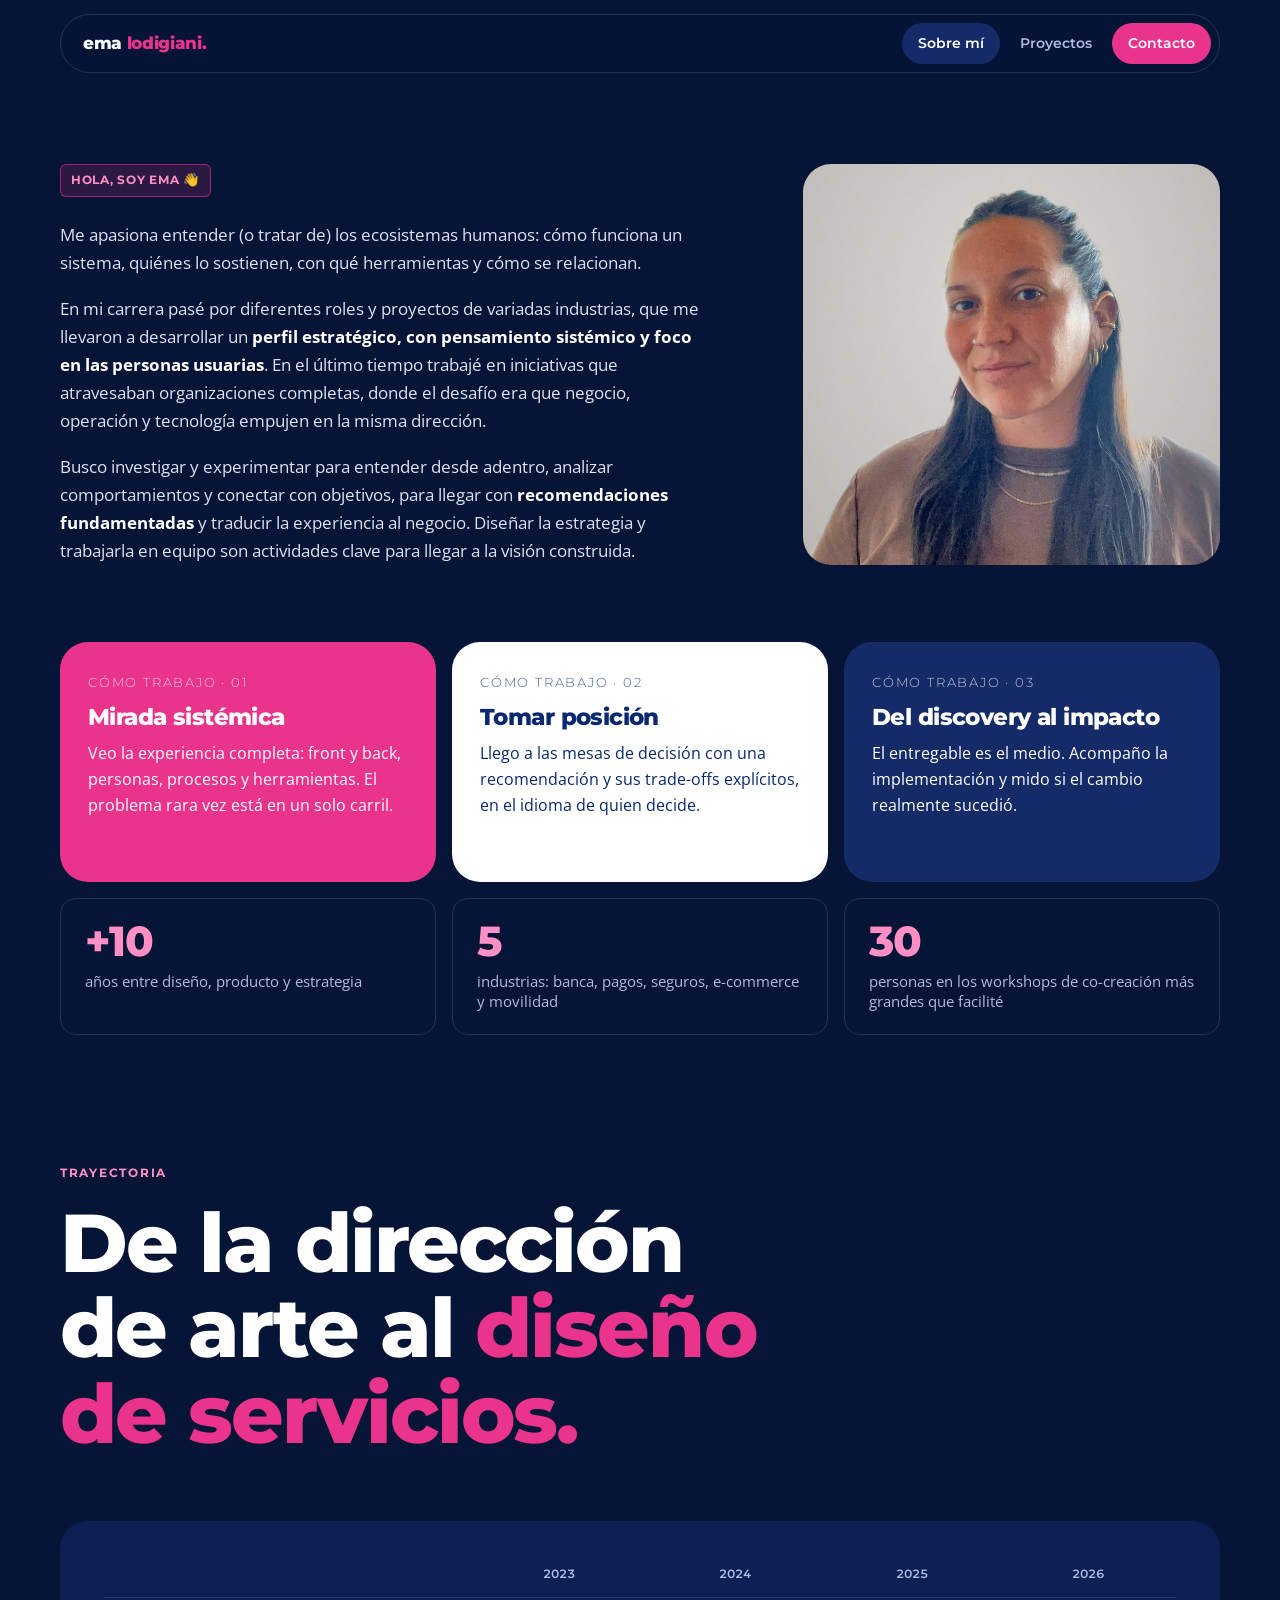
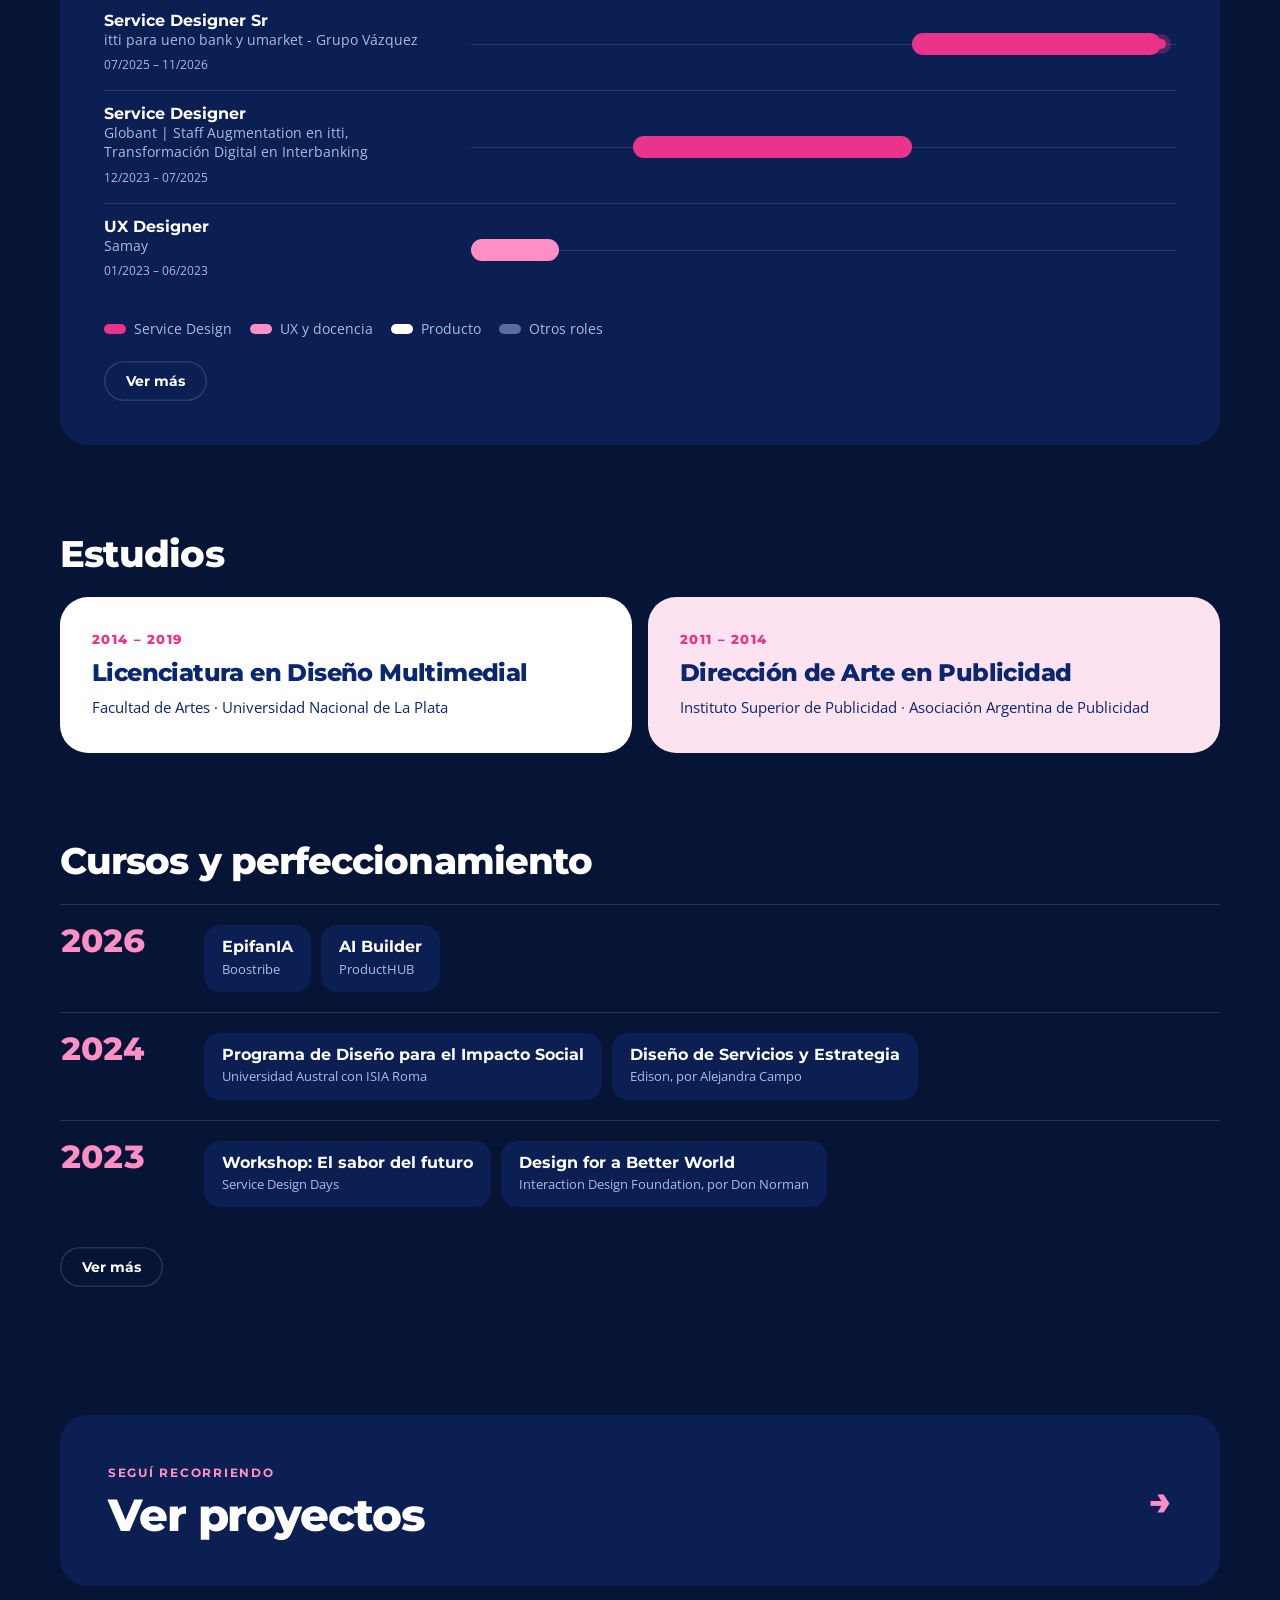
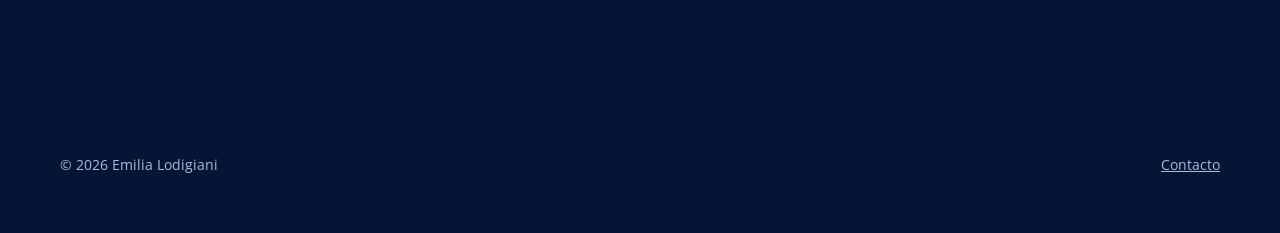
==== sobre-mi.html @ 8819a252 "Página Sobre mí, timeline vertical en celular y botón Ver más Co-Authored-By: Claude Opus 5.5 <norep" ====
<!doctype html>
<html lang="es">
<head>
  <meta charset="utf-8">
  <meta name="viewport" content="width=device-width, initial-scale=1, viewport-fit=cover">
  <link rel="icon" href="favicon.svg" type="image/svg+xml">
  <link rel="icon" href="favicon-32.png" type="image/png" sizes="32x32">
  <link rel="apple-touch-icon" href="apple-touch-icon.png">
  <title>Sobre mí · Emilia Lodigiani</title>
  <meta name="description" content="Quién es Ema Lodigiani, cómo trabaja y su trayectoria en diseño de servicios, producto y estrategia.">
  <link rel="preconnect" href="https://fonts.googleapis.com">
  <link rel="preconnect" href="https://fonts.gstatic.com" crossorigin>
  <link href="https://fonts.googleapis.com/css2?family=Montserrat:wght@300;400;600;700;800&family=Open+Sans:wght@400;600;700&display=swap" rel="stylesheet">
  <link rel="stylesheet" href="assets/css/styles.css">
</head>
<body>

<header class="nav">
  <div class="wrap">
    <div class="nav-inner">
      <a class="logo" href="index.html">ema<span class="logo-rest"> lodigiani</span><span>.</span></a>
      <nav class="nav-links" aria-label="Secciones">
        <a href="sobre-mi.html" class="is-active" aria-current="page">Sobre mí</a>
        <a href="index.html#proyectos">Proyectos</a>
        <a href="index.html#contacto" class="nav-cta">Contacto</a>
      </nav>
    </div>
  </div>
</header>

<main>
  <!-- ============ SOBRE MÍ ============ -->
  <section class="section about-page" id="sobre-mi">
    <div class="wrap">
      <div class="about-grid">
        <div>
          <span class="pill pill--magenta">Hola, soy Ema 👋</span>
          <div class="about-text" style="margin-top:24px">
            <p>Me apasiona entender (o tratar de) los ecosistemas humanos: cómo funciona un sistema, quiénes lo sostienen, con qué herramientas y cómo se relacionan.</p>
            <p>En mi carrera pasé por diferentes roles y proyectos de variadas industrias, que me llevaron a desarrollar un <strong>perfil estratégico, con pensamiento sistémico y foco en las personas usuarias</strong>. En el último tiempo trabajé en iniciativas que atravesaban organizaciones completas, donde el desafío era que negocio, operación y tecnología empujen en la misma dirección.</p>
            <p>Busco investigar y experimentar para entender desde adentro, analizar comportamientos y conectar con objetivos, para llegar con <strong>recomendaciones fundamentadas</strong> y traducir la experiencia al negocio. Diseñar la estrategia y trabajarla en equipo son actividades clave para llegar a la visión construida.</p>
          </div>
        </div>
        <div class="about-photo">
          <img src="assets/img/ema.jpg" alt="Ema Lodigiani sonriendo">
        </div>
      </div>

      <div class="principles">
        <div class="principle">
          <span class="n">CÓMO TRABAJO · 01</span>
          <h3>Mirada sistémica</h3>
          <p>Veo la experiencia completa: front y back, personas, procesos y herramientas. El problema rara vez está en un solo carril.</p>
        </div>
        <div class="principle">
          <span class="n">CÓMO TRABAJO · 02</span>
          <h3>Tomar posición</h3>
          <p>Llego a las mesas de decisión con una recomendación y sus trade-offs explícitos, en el idioma de quien decide.</p>
        </div>
        <div class="principle">
          <span class="n">CÓMO TRABAJO · 03</span>
          <h3>Del discovery al impacto</h3>
          <p>El entregable es el medio. Acompaño la implementación y mido si el cambio realmente sucedió.</p>
        </div>
      </div>

      <div class="stats">
        <div class="stat"><b>+10</b><span>años entre diseño, producto y estrategia</span></div>
        <div class="stat"><b>5</b><span>industrias: banca, pagos, seguros, e-commerce y movilidad</span></div>
        <div class="stat"><b>30</b><span>personas en los workshops de co-creación más grandes que facilité</span></div>
      </div>
    </div>
  </section>

  <!-- ============ TRAYECTORIA ============ -->
  <section class="section" id="trayectoria" style="padding-top:0">
    <div class="wrap">
      <div class="section-head">
        <span class="eyebrow">Trayectoria</span>
        <h2>De la dirección de arte al <span class="hl">diseño de servicios.</span></h2>
      </div>

      <div class="career collapsible" id="career-list" role="list" aria-label="Actividad laboral">
        <div class="career-scale" aria-hidden="true">
          <div></div>
          <div class="years">
            <span style="left:7.14%">2014</span><span style="left:21.43%">2016</span><span style="left:35.71%">2018</span><span style="left:50%">2020</span><span style="left:64.29%">2022</span><span style="left:78.57%">2024</span><span style="left:92.86%">2026</span>
          </div>
        </div>

        <div class="career-row cat-sd" role="listitem">
          <div class="who"><b>Service Designer Sr</b><span>itti para ueno bank y umarket - Grupo Vázquez</span><em>07/2025 – 11/2026</em></div>
          <div class="track"><div class="bar sd now" style="left:89.29%;width:10.12%"></div></div>
        </div>
        <div class="career-row cat-sd" role="listitem">
          <div class="who"><b>Service Designer</b><span>Globant | Staff Augmentation en itti, Transformación Digital en Interbanking</span><em>12/2023 – 07/2025</em></div>
          <div class="track"><div class="bar sd" style="left:77.98%;width:11.31%"></div></div>
        </div>
        <div class="career-row cat-ux" role="listitem">
          <div class="who"><b>UX Designer</b><span>Samay</span><em>01/2023 – 06/2023</em></div>
          <div class="track"><div class="bar ux" style="left:71.43%;width:3.57%"></div></div>
        </div>
        <div class="career-row cat-prod is-old" role="listitem">
          <div class="who"><b>Product Commerce Analyst</b><span>Mercado Libre</span><em>08/2021 – 12/2022</em></div>
          <div class="track"><div class="bar prod" style="left:61.31%;width:10.12%"></div></div>
        </div>
        <div class="career-row cat-ux is-old" role="listitem">
          <div class="who"><b>Profesora de UX/UI</b><span>Coderhouse</span><em>07/2019 – 12/2019</em></div>
          <div class="track"><div class="bar ux" style="left:46.43%;width:3.57%"></div></div>
        </div>
        <div class="career-row cat-ux is-old" role="listitem">
          <div class="who"><b>UX Designer</b><span>Globant · Programa de Transformación Digital Banco Macro</span><em>09/2018 – 08/2021</em></div>
          <div class="track"><div class="bar ux" style="left:40.48%;width:20.83%"></div></div>
        </div>
        <div class="career-row cat-ux is-old" role="listitem">
          <div class="who"><b>UX Designer</b><span>Snappler SRL</span><em>05/2017 – 09/2018</em></div>
          <div class="track"><div class="bar ux" style="left:30.95%;width:9.52%"></div></div>
        </div>
        <div class="career-row cat-other is-old" role="listitem">
          <div class="who"><b>Operator Management</b><span>Teytu</span><em>06/2015 – 05/2017</em></div>
          <div class="track"><div class="bar other" style="left:17.26%;width:13.69%"></div></div>
        </div>
        <div class="career-row cat-other is-old" role="listitem">
          <div class="who"><b>Art Director</b><span>MACOmunicación</span><em>06/2013 – 12/2013</em></div>
          <div class="track"><div class="bar other" style="left:2.98%;width:4.17%"></div></div>
        </div>

        <div class="career-legend">
          <span><i style="background:var(--magenta)"></i>Service Design</span>
          <span><i style="background:var(--pink)"></i>UX y docencia</span>
          <span><i style="background:var(--paper)"></i>Producto</span>
          <span><i style="background:#5a6da3"></i>Otros roles</span>
        </div>
        <button class="more-btn" type="button" aria-controls="career-list" aria-expanded="false">Ver más</button>
      </div>

      <h3 class="subhead">Estudios</h3>
      <div class="degrees">
        <div class="degree">
          <span class="years-tag">2014 – 2019</span>
          <h4>Licenciatura en Diseño Multimedial</h4>
          <p>Facultad de Artes · Universidad Nacional de La Plata</p>
        </div>
        <div class="degree">
          <span class="years-tag">2011 – 2014</span>
          <h4>Dirección de Arte en Publicidad</h4>
          <p>Instituto Superior de Publicidad · Asociación Argentina de Publicidad</p>
        </div>
      </div>

      <h3 class="subhead">Cursos y perfeccionamiento</h3>
      <div class="courses collapsible" id="courses-list">
        <div class="course-year"><b>2026</b><div class="course-list">
          <div class="course"><b>EpifanIA</b><span>Boostribe</span></div>
          <div class="course"><b>AI Builder</b><span>ProductHUB</span></div>
        </div></div>
        <div class="course-year"><b>2024</b><div class="course-list">
          <div class="course"><b>Programa de Diseño para el Impacto Social</b><span>Universidad Austral con ISIA Roma</span></div>
          <div class="course"><b>Diseño de Servicios y Estrategia</b><span>Edison, por Alejandra Campo</span></div>
        </div></div>
        <div class="course-year"><b>2023</b><div class="course-list">
          <div class="course"><b>Workshop: El sabor del futuro</b><span>Service Design Days</span></div>
          <div class="course"><b>Design for a Better World</b><span>Interaction Design Foundation, por Don Norman</span></div>
        </div></div>
        <div class="course-year is-old"><b>2021</b><div class="course-list">
          <div class="course"><b>Ecosistema Crypto &amp; DeFi</b><span>Defy Education, por Pablo Sabatella</span></div>
        </div></div>
        <div class="course-year is-old"><b>2020</b><div class="course-list">
          <div class="course"><b>Future Strategic Design</b><span>Creatribe, por Manuel Torres y Manuel Bazán</span></div>
        </div></div>
        <div class="course-year is-old"><b>2018</b><div class="course-list">
          <div class="course"><b>Global Service JAM</b><span>Buenos Aires Service Jam</span></div>
        </div></div>
        <div class="course-year is-old"><b>2017</b><div class="course-list">
          <div class="course"><b>Interaction South America</b><span>IxDA, en Florianópolis</span></div>
          <div class="course"><b>Seminario de Diseño de Experiencias</b><span>UNLP, por Magalí Amalla</span></div>
        </div></div>
        <div class="course-year is-old"><b>2016</b><div class="course-list">
          <div class="course"><b>Design Center: programa de entrenamiento</b><span>Globant</span></div>
        </div></div>
        <div class="course-year is-old"><b>2015</b><div class="course-list">
          <div class="course"><b>Taller UX</b><span>IxDA La Plata</span></div>
        </div></div>
      </div>
      <button class="more-btn" type="button" aria-controls="courses-list" aria-expanded="false">Ver más</button>
    </div>
  </section>

  <section class="section" style="padding-top:0">
    <div class="wrap">
      <a class="next-card" href="index.html#proyectos">
        <div><span class="eyebrow">Seguí recorriendo</span><h3>Ver proyectos</h3></div>
        <span class="go" aria-hidden="true">→</span>
      </a>
    </div>
  </section>
</main>

<footer class="footer">
  <div class="wrap"><span>© 2026 Emilia Lodigiani</span><a href="index.html#contacto">Contacto</a></div>
</footer>

<script src="assets/js/main.js"></script>
</body>
</html>
---- assets/css/styles.css ----
/* ==========================================================
   Emilia Lodigiani · Portfolio
   Layout: lienzo navy continuo, tipografía grande y tarjetas
   redondeadas que flotan sobre el fondo (sin bloques tipo slide).
   Paleta heredada del portfolio: navy #09286f + magenta #ea338a.
   ========================================================== */

:root {
  --bg: #061436;          /* lienzo */
  --surface: #0c1f52;     /* tarjetas */
  --surface-2: #142b68;   /* tarjetas elevadas / hover */
  --navy: #09286f;        /* navy de marca */
  --ink: #ffffff;         /* texto principal */
  --muted: #aebbe0;       /* texto secundario */
  --magenta: #ea338a;     /* acento de marca */
  --pink: #ff8fc4;        /* magenta legible sobre navy */
  --blush: #fde3ef;       /* tarjeta clara */
  --paper: #ffffff;
  --line: rgba(174, 187, 224, .18);

  --display: "Montserrat", "Proxima Nova", "Helvetica Neue", Arial, sans-serif;
  --body: "Open Sans", "Helvetica Neue", Arial, sans-serif;

  --radius: 28px;
  --radius-sm: 16px;
  --maxw: 1240px;
  --gutter-l: max(16px, env(safe-area-inset-left, 0px));
  --gutter-r: max(16px, env(safe-area-inset-right, 0px));
  color-scheme: dark;
}

* { box-sizing: border-box; }
html { scroll-behavior: smooth; scroll-padding-top: 96px; background: var(--bg); overscroll-behavior-y: none; }
@media (prefers-reduced-motion: reduce) { html { scroll-behavior: auto; } * { transition: none !important; } }
body {
  overscroll-behavior-y: none;
  margin: 0;
  background: var(--bg);
  color: var(--ink);
  font-family: var(--body);
  font-size: 17px;
  line-height: 1.65;
  -webkit-font-smoothing: antialiased;
}
img { max-width: 100%; display: block; }
a { color: inherit; }
:focus-visible { outline: 3px solid var(--pink); outline-offset: 3px; border-radius: 6px; }

h1, h2, h3, h4 { font-family: var(--display); margin: 0; line-height: 1.04; text-wrap: balance; letter-spacing: -.025em; }
p { margin: 0; }
strong { font-weight: 700; color: var(--ink); }

.wrap {
  max-width: var(--maxw);
  margin: 0 auto;
  padding-left: max(40px, env(safe-area-inset-left, 0px));
  padding-right: max(40px, env(safe-area-inset-right, 0px));
}
@media (max-width: 760px) {
  body { font-size: 16px; }
  .wrap { padding-left: var(--gutter-l); padding-right: var(--gutter-r); }
}

/* ---------- piezas chicas ---------- */
.eyebrow {
  font-family: var(--display); font-weight: 700; font-size: .78rem;
  letter-spacing: .14em; text-transform: uppercase; color: var(--pink);
}
.pill {
  display: inline-flex; align-items: center; gap: 8px;
  font-family: var(--display); font-weight: 700; font-size: .78rem; letter-spacing: .06em; text-transform: uppercase;
  padding: 5px 10px; border-radius: 6px; border: 1px solid var(--line); color: var(--ink);
}
.pill--magenta { background: rgba(234, 51, 138, .16); border-color: rgba(234, 51, 138, .6); color: var(--pink); }
.hero-content > .pill, .chapter-body > .pill { justify-self: start; }
.btn {
  display: inline-flex; align-items: center; gap: 10px;
  font-family: var(--display); font-weight: 700; font-size: .95rem;
  padding: 14px 26px; border-radius: 999px; text-decoration: none;
  background: var(--paper); color: var(--navy);
  transition: transform .2s ease, background .2s ease, color .2s ease;
}
.btn:hover { transform: translateY(-2px); background: var(--magenta); color: var(--paper); }
.btn--magenta { background: var(--magenta); color: var(--paper); }
.btn--magenta:hover { background: var(--paper); color: var(--navy); }
.btn--ghost { background: transparent; color: var(--ink); box-shadow: inset 0 0 0 1.5px var(--line); }
.btn--ghost:hover { background: var(--ink); color: var(--navy); }
.btn .arrow { transition: transform .2s ease; }
.btn:hover .arrow { transform: translateX(4px); }

/* ---------- navegación ---------- */
body::before { content: ""; position: fixed; inset: 0 0 auto; height: env(safe-area-inset-top, 0px); z-index: 60; background: var(--bg); }
.nav {
  position: sticky; top: env(safe-area-inset-top, 0px); z-index: 50;
  padding-block: 14px;
}
.nav .wrap { display: flex; align-items: center; justify-content: space-between; gap: 16px; }
.nav-inner {
  display: flex; align-items: center; justify-content: space-between; gap: 16px; width: 100%;
  background: rgba(6, 20, 54, .78); backdrop-filter: blur(14px); -webkit-backdrop-filter: blur(14px);
  border: 1px solid var(--line); border-radius: 999px; padding: 8px 8px 8px 22px;
}
.logo { font-family: var(--display); font-weight: 800; font-size: 1.05rem; letter-spacing: -.02em; text-decoration: none; white-space: nowrap; }
.logo span { color: var(--magenta); }
.nav-links { display: flex; align-items: center; gap: 4px; overflow-x: auto; scrollbar-width: none; }
.nav-links::-webkit-scrollbar { display: none; }
.nav-links a {
  font-family: var(--display); font-weight: 600; font-size: .88rem; text-decoration: none; white-space: nowrap;
  color: var(--muted); padding: 9px 16px; border-radius: 999px; transition: color .2s, background .2s;
}
.nav-links a:hover, .nav-links a.is-active { color: var(--ink); background: var(--surface-2); }
.nav-links a.nav-cta { background: var(--magenta); color: var(--paper); }
.nav-links a.nav-cta:hover { background: var(--paper); color: var(--navy); }
@media (max-width: 760px) {
  .nav-inner { padding-left: 16px; }
  .nav-links a { padding: 8px 10px; font-size: .8rem; }
  .nav-links a.hide-sm { display: none; }
}

/* ---------- secciones ---------- */
.section { padding-block: clamp(72px, 10vw, 140px); }
.section-head { display: grid; gap: 18px; margin-bottom: clamp(36px, 5vw, 64px); max-width: 900px; }
.section-head h2 { font-size: clamp(2.4rem, 6.4vw, 5.2rem); font-weight: 800; }
.section-head p { color: var(--muted); font-size: 1.1rem; max-width: 640px; }
.hl { color: var(--magenta); }
.hl-pink { color: var(--pink); }

/* ---------- hero ---------- */
.hero { padding-top: 8px; }
.hero-card {
  position: relative; overflow: hidden; border-radius: var(--radius);
  min-height: min(84vh, 760px);
  display: flex; align-items: flex-end;
  background: var(--surface) url("../img/hero.jpg") 70% center / cover no-repeat;
}
.hero-card::before {
  content: ""; position: absolute; inset: 0;
  background:
    linear-gradient(90deg, rgba(6,20,54,.92) 0%, rgba(6,20,54,.72) 42%, rgba(6,20,54,.05) 80%),
    linear-gradient(0deg, rgba(6,20,54,.75) 0%, rgba(6,20,54,0) 45%);
}
.hero-content { position: relative; padding: clamp(28px, 5vw, 64px); display: grid; gap: 26px; max-width: 900px; }
.hero h1 {
  font-size: clamp(calc(3.4rem - 5pt), calc(11vw - 5pt), calc(9.4rem - 5pt)); font-weight: 800; line-height: .9; letter-spacing: -.045em;
  text-transform: uppercase;
}
.hero h1 .thin { display: block; font-weight: 400; }
.hero .lede { font-size: clamp(1.1rem, 1.8vw, 1.35rem); line-height: 1.5; max-width: 620px; color: #e6ebf7; }
.hero .actions { display: flex; flex-wrap: wrap; gap: 12px; }

/* ---------- sobre mí ---------- */
.about-grid { display: grid; grid-template-columns: 1.25fr 1fr; gap: clamp(32px, 6vw, 88px); align-items: start; }
.about-statement { font-family: var(--display); font-weight: 700; font-size: inherit; line-height: 1.55; letter-spacing: 0; max-width: 640px; }
.about-statement .soft { color: var(--muted); }
.about-photo { position: relative; }
.about-photo img { width: 100%; aspect-ratio: 4 / 5; object-fit: cover; object-position: center 35%; border-radius: var(--radius); }
.about-photo .pill { position: absolute; left: 18px; bottom: 18px; background: var(--paper); color: var(--navy); border-color: var(--paper); }
.about-text { display: grid; gap: 18px; margin-top: 36px; color: #dbe2f3; max-width: 640px; }
.principles { display: grid; grid-template-columns: repeat(3, 1fr); gap: 16px; margin-top: clamp(48px, 6vw, 80px); }
.principle { border-radius: var(--radius); padding: 30px 28px 32px; display: grid; gap: 12px; align-content: start; min-height: 240px; }
.principle h3 { font-size: 1.45rem; font-weight: 800; }
.principle p { font-size: .98rem; }
.principle:nth-child(1) { background: var(--magenta); }
.principle:nth-child(2) { background: var(--paper); color: var(--navy); }
.principle:nth-child(2) h3, .principle:nth-child(2) strong { color: var(--navy); }
.principle:nth-child(3) { background: var(--surface-2); }
.principle .n { font-family: var(--display); font-weight: 300; font-size: .8rem; letter-spacing: .14em; opacity: .75; }
.stats { display: grid; grid-template-columns: repeat(3, 1fr); gap: 16px; margin-top: 16px; }
.stat { border: 1px solid var(--line); border-radius: var(--radius-sm); padding: 22px 24px; }
.stat b { display: block; font-family: var(--display); font-weight: 800; font-size: clamp(1.8rem, 3.4vw, 2.6rem); letter-spacing: -.03em; line-height: 1; color: var(--pink); }
.stat span { display: block; margin-top: 8px; color: var(--muted); font-size: .92rem; line-height: 1.4; }
@media (max-width: 960px) {
  .about-grid { grid-template-columns: 1fr; }
  .about-photo { max-width: 420px; }
  .principles { grid-template-columns: 1fr; }
  .principle { min-height: 0; }
  .stats { grid-template-columns: 1fr; }
}

/* ---------- trayectoria (gantt) ---------- */
.career { border-radius: var(--radius); background: var(--surface); padding: clamp(22px, 3.5vw, 44px); }
.career-scale, .career-row { display: grid; grid-template-columns: minmax(220px, 32%) 1fr; gap: 24px; align-items: center; }
.career-scale { margin-bottom: 10px; }
.years { position: relative; height: 22px; }
.years span { position: absolute; transform: translateX(-50%); font-family: var(--display); font-size: .74rem; font-weight: 600; color: var(--muted); font-variant-numeric: tabular-nums; }
.career-row { padding-block: 13px; border-top: 1px solid var(--line); }
.career-row .who b { display: block; font-family: var(--display); font-weight: 700; font-size: 1rem; line-height: 1.25; }
.career-row .who span { display: block; font-size: .86rem; color: var(--muted); line-height: 1.35; }
.career-row .who em { font-style: normal; font-size: .76rem; color: var(--muted); font-variant-numeric: tabular-nums; }
.track { position: relative; height: 30px; }
.track::before { content: ""; position: absolute; inset: 50% 0 auto; height: 1px; background: var(--line); }
.bar { position: absolute; top: 4px; height: 22px; border-radius: 999px; background: var(--muted); min-width: 10px; }
.bar.sd { background: var(--magenta); }
.bar.ux { background: var(--pink); }
.bar.prod { background: var(--paper); }
.bar.other { background: #5a6da3; }
.bar.now::after { content: ""; position: absolute; right: -5px; top: 50%; width: 10px; height: 10px; margin-top: -5px; border-radius: 50%; background: var(--magenta); box-shadow: 0 0 0 5px rgba(234, 51, 138, .3); }
.career-legend { display: flex; flex-wrap: wrap; gap: 18px; margin-top: 22px; font-size: .86rem; color: var(--muted); }
.career-legend i { display: inline-block; width: 22px; height: 10px; border-radius: 999px; margin-right: 8px; vertical-align: 0; }
/* celular: la trayectoria pasa a ser un timeline vertical */
@media (max-width: 760px) {
  .career { padding: 26px 20px 22px; }
  .career-scale, .track { display: none; }
  .career-row { display: block; position: relative; margin-left: 6px; padding: 0 0 26px 26px; border-top: 0; border-left: 2px solid var(--line); }
  .career-row::before { content: ""; position: absolute; left: -8px; top: 2px; width: 14px; height: 14px; border-radius: 50%; background: #5a6da3; box-shadow: 0 0 0 4px var(--surface); }
  .career-row.cat-sd::before { background: var(--magenta); }
  .career-row.cat-ux::before { background: var(--pink); }
  .career-row.cat-prod::before { background: var(--paper); }
  .career-row:first-of-type::before { box-shadow: 0 0 0 4px var(--surface), 0 0 0 9px rgba(234, 51, 138, .3); }
  .career-row .who { display: flex; flex-direction: column; gap: 2px; }
  .career-row .who em { order: -1; font-family: var(--display); font-weight: 700; font-size: .78rem; color: var(--pink); }
  .career-legend { margin-top: 4px; }
}

/* ---------- estudios y cursos ---------- */
.subhead { font-size: clamp(1.6rem, 3vw, 2.3rem); font-weight: 800; margin: clamp(56px, 7vw, 96px) 0 24px; }
.degrees { display: grid; grid-template-columns: 1fr 1fr; gap: 16px; }
.degree { border-radius: var(--radius); padding: 32px; background: var(--paper); color: var(--navy); display: grid; gap: 10px; }
.degree:nth-child(2) { background: var(--blush); }
.degree .years-tag { font-family: var(--display); font-weight: 800; font-size: .82rem; letter-spacing: .1em; color: var(--magenta); }
.degree h4 { font-size: 1.5rem; font-weight: 800; color: var(--navy); }
.degree p { font-size: .95rem; }
@media (max-width: 760px) { .degrees { grid-template-columns: 1fr; } }

.courses { display: grid; }
.course-year { display: grid; grid-template-columns: 120px 1fr; gap: 24px; padding-block: 20px; border-top: 1px solid var(--line); }
.course-year:last-child { border-bottom: 1px solid var(--line); }
.course-year > b { font-family: var(--display); font-weight: 800; font-size: 2rem; letter-spacing: -.03em; line-height: 1; color: var(--pink); font-variant-numeric: tabular-nums; }
.course-list { display: flex; flex-wrap: wrap; gap: 10px; }
.course { border-radius: var(--radius-sm); background: var(--surface); padding: 12px 18px; min-width: 0; }
.course b { display: block; font-family: var(--display); font-weight: 700; font-size: .98rem; line-height: 1.3; }
.course span { display: block; font-size: .84rem; color: var(--muted); }
@media (max-width: 600px) { .course-year { grid-template-columns: 1fr; gap: 12px; } }

/* ---------- carátula de proyectos ---------- */
.cover-card {
  position: relative; overflow: hidden; border-radius: var(--radius);
  min-height: 380px; display: flex; align-items: flex-end;
  background: var(--surface) url("../img/proyectos.jpg") center 60% / cover no-repeat;
}
.cover-card::before { content: ""; position: absolute; inset: 0; background: linear-gradient(0deg, rgba(6,20,54,.9) 0%, rgba(6,20,54,.35) 55%, rgba(6,20,54,.15) 100%); }
.cover-card .inner { position: relative; padding: clamp(28px, 5vw, 56px); display: grid; gap: 14px; }
.cover-card h2 { font-size: clamp(3rem, 10vw, 8rem); font-weight: 800; text-transform: uppercase; letter-spacing: -.045em; line-height: .9; }
.cover-card p { color: #e6ebf7; max-width: 560px; font-size: 1.1rem; }

/* ---------- tarjetas de proyecto (misma estructura para todas) ---------- */
.projects { display: grid; gap: 20px; margin-top: 20px; }
.project-card {
  display: grid; grid-template-columns: 1.05fr 1fr; gap: 0;
  border-radius: var(--radius); overflow: hidden; background: var(--surface);
  transition: transform .25s ease, background .25s ease;
}
.project-card:hover { background: var(--surface-2); }
.project-body { padding: clamp(28px, 4vw, 52px); display: grid; gap: 18px; align-content: start; }
.project-body .tags { display: flex; flex-wrap: wrap; gap: 8px; }
.project-body h3 { font-size: clamp(1.8rem, 3.4vw, 2.7rem); font-weight: 800; }
.project-body .meta { font-family: var(--display); font-size: .84rem; font-weight: 600; color: var(--muted); letter-spacing: .02em; }
.project-body p { color: #dbe2f3; }
.project-body .btn { justify-self: start; margin-top: 6px; }
.project-side { display: grid; grid-template-rows: auto 1fr; gap: 0; background: rgba(255,255,255,.03); }
.project-visual { aspect-ratio: 16 / 10; max-width: 100%; overflow: hidden; background: var(--paper); }
.project-visual img { width: 100%; height: 100%; object-fit: cover; transition: transform .5s ease; }
.project-card:hover .project-visual img { transform: scale(1.03); }
.project-facts { display: grid; grid-template-columns: repeat(3, 1fr); }
.project-facts div { padding: 22px 22px 26px; border-left: 1px solid var(--line); }
.project-facts div:first-child { border-left: 0; }
.project-facts b { display: block; font-family: var(--display); font-weight: 800; font-size: clamp(1.6rem, 2.6vw, 2.2rem); line-height: 1; letter-spacing: -.03em; color: var(--pink); }
.project-facts span { display: block; margin-top: 8px; font-size: .86rem; line-height: 1.4; color: var(--muted); }
@media (max-width: 960px) {
  .project-card { grid-template-columns: 1fr; }
}

@media (max-width: 520px) {
  .project-facts { grid-template-columns: 1fr; }
  .project-facts div { border-left: 0; border-top: 1px solid var(--line); padding: 16px 22px; }
  .project-facts div:first-child { border-top: 0; }
}

/* visual tipográfico para el caso sin imagen */
.visual-crm {
  width: 100%; height: 100%; background: var(--magenta); color: var(--paper);
  display: grid; align-content: center; gap: 14px; padding: clamp(20px, 4vw, 40px);
}
.visual-crm .row { display: flex; flex-wrap: wrap; gap: 8px; }
.visual-crm .row span { font-family: var(--display); font-weight: 800; font-size: clamp(.8rem, 1.4vw, 1rem); padding: 6px 14px; border-radius: 999px; background: rgba(255,255,255,.18); }
.visual-crm .row span.on { background: var(--paper); color: var(--magenta); }
.visual-crm .arrow-line { font-family: var(--display); font-weight: 800; font-size: clamp(1.4rem, 3vw, 2.2rem); line-height: 1.05; letter-spacing: -.03em; }
.visual-crm .tools { display: flex; flex-wrap: wrap; gap: 8px; }
.visual-crm .tools span { font-family: var(--display); font-weight: 800; font-size: .78rem; letter-spacing: .08em; text-transform: uppercase; padding: 8px 14px; border-radius: 10px; background: var(--navy); }

/* ---------- contacto ---------- */
.contact-card {
  display: grid; grid-template-columns: 1.3fr 1fr; border-radius: var(--radius); overflow: hidden; background: var(--magenta);
}
.contact-body { padding: clamp(32px, 5vw, 64px); display: grid; gap: 24px; align-content: center; }
.contact-body h2 { font-size: clamp(2.8rem, 8vw, 6.4rem); font-weight: 800; line-height: .92; letter-spacing: -.045em; }
.contact-body > p { font-size: 1.15rem; max-width: 520px; }
.contact-list { display: grid; gap: 4px; }
.contact-item { display: grid; grid-template-columns: 110px 1fr; gap: 12px; align-items: baseline; padding-block: 12px; border-top: 1px solid rgba(255,255,255,.35); }
.contact-item span { font-family: var(--display); font-weight: 700; font-size: .74rem; letter-spacing: .12em; text-transform: uppercase; opacity: .85; }
.contact-item a, .contact-item b { font-family: var(--display); font-weight: 700; font-size: clamp(1rem, 2vw, 1.3rem); text-decoration: none; overflow-wrap: anywhere; user-select: all; }
.contact-item a:hover { text-decoration: underline; text-underline-offset: 4px; }
.contact-photo { min-height: 320px; background: var(--surface) url("../img/gracias.jpg") 30% center / cover no-repeat; }
@media (max-width: 860px) { .contact-card { grid-template-columns: 1fr; } .contact-photo { min-height: 220px; order: -1; } .contact-item { grid-template-columns: 1fr; gap: 2px; } }

.footer { padding-block: 40px 56px; color: var(--muted); font-size: .86rem; }
.footer .wrap { display: flex; justify-content: space-between; flex-wrap: wrap; gap: 12px; }
.footer a { color: var(--muted); }

/* ==========================================================
   Páginas de caso
   ========================================================== */
.case-hero { padding-block: clamp(40px, 6vw, 80px) clamp(32px, 4vw, 48px); }
.back { font-family: var(--display); font-weight: 600; font-size: .88rem; color: var(--muted); text-decoration: none; }
.back:hover { color: var(--ink); }
.case-hero .tags { display: flex; flex-wrap: wrap; gap: 8px; margin-top: 32px; }
.case-hero h1 { font-size: clamp(2.6rem, 7.2vw, 6.2rem); font-weight: 800; letter-spacing: -.045em; line-height: .95; margin-top: 22px; max-width: 1100px; }
.case-hero .lede { font-size: clamp(1.1rem, 1.9vw, 1.4rem); line-height: 1.5; max-width: 760px; margin-top: 28px; color: #dbe2f3; }
.ficha { display: grid; grid-template-columns: repeat(4, 1fr); gap: 12px; margin-top: 44px; }
.ficha div { border: 1px solid var(--line); border-radius: var(--radius-sm); padding: 18px 20px; display: grid; gap: 6px; align-content: start; }
.ficha span { font-family: var(--display); font-weight: 700; font-size: .72rem; letter-spacing: .14em; text-transform: uppercase; color: var(--pink); }
.ficha b { font-family: var(--display); font-weight: 700; font-size: 1rem; line-height: 1.35; }
@media (max-width: 860px) { .ficha { grid-template-columns: 1fr 1fr; } }

.case-cover { border-radius: var(--radius); overflow: hidden; background: var(--paper); }
.case-cover img { width: 100%; }

.chapter { padding-block: clamp(56px, 8vw, 110px); }
.chapter-grid { display: grid; grid-template-columns: 280px 1fr; gap: clamp(24px, 5vw, 72px); }
.chapter-label { display: grid; gap: 10px; align-content: start; position: sticky; top: 110px; }
.chapter-label .num { font-family: var(--display); font-weight: 800; font-size: .82rem; letter-spacing: .14em; color: var(--pink); }
.chapter-label h2 { font-size: clamp(1.6rem, 2.5vw, 2.15rem); font-weight: 800; overflow-wrap: break-word; hyphens: auto; }
.chapter-body { display: grid; gap: 22px; min-width: 0; }
.chapter-body > p { max-width: 720px; color: #dbe2f3; }
@media (max-width: 860px) { .chapter-grid { grid-template-columns: 1fr; } .chapter-label { position: static; } }

.big-quote { font-family: var(--display); font-weight: 700; font-size: clamp(1.6rem, 3.6vw, 2.8rem); line-height: 1.15; letter-spacing: -.03em; max-width: 980px; }
.big-quote em { font-style: normal; color: var(--pink); }
.quote-card { border-radius: var(--radius); background: var(--magenta); padding: clamp(28px, 5vw, 56px); }
.quote-card .big-quote em { color: var(--navy); }

.chips { display: flex; flex-wrap: wrap; gap: 8px; }
.chips span { font-family: var(--display); font-weight: 700; font-size: .86rem; padding: 6px 14px; border-radius: 999px; border: 1.5px solid var(--line); }
.chips span.on { background: var(--magenta); border-color: var(--magenta); }

/* etapas */
.phases { display: grid; grid-template-columns: repeat(4, minmax(0, 1fr)); gap: 8px; }
.phase { border-radius: var(--radius-sm); padding: 16px 14px; background: var(--surface); display: grid; gap: 4px; align-content: start; min-height: 128px; }
.phase .n { font-family: var(--display); font-weight: 800; font-size: .72rem; letter-spacing: .12em; color: var(--muted); }
.phase .t { font-family: var(--display); font-weight: 800; font-size: .92rem; }
.phase .d { font-size: .78rem; color: var(--muted); line-height: 1.35; }
.phase.lead { background: var(--magenta); }
.phase.lead .n, .phase.lead .d { color: rgba(255,255,255,.85); }
.phase.mid { background: var(--surface-2); box-shadow: inset 0 0 0 1.5px var(--pink); }
.legend { display: flex; flex-wrap: wrap; gap: 18px; font-size: .86rem; color: var(--muted); }
.legend i { display: inline-block; width: 14px; height: 14px; border-radius: 4px; margin-right: 8px; vertical-align: -2px; }
@media (max-width: 520px) { .phases { grid-template-columns: 1fr 1fr; } .phase { min-height: 0; } }

/* grillas de tarjetas */
.cards { display: grid; grid-template-columns: repeat(auto-fit, minmax(220px, 1fr)); gap: 12px; }
.card { border-radius: var(--radius-sm); background: var(--surface); padding: 24px; display: grid; gap: 8px; align-content: start; }
.card .n { font-family: var(--display); font-weight: 800; font-size: 1.6rem; color: var(--pink); line-height: 1; }
.card .k { font-family: var(--display); font-weight: 700; font-size: .72rem; letter-spacing: .14em; text-transform: uppercase; color: var(--pink); }
.card--paper .k { color: var(--magenta); }
.card h4 { font-size: 1.05rem; font-weight: 800; }
.card p { font-size: .94rem; color: var(--muted); }
.card--paper { background: var(--paper); color: var(--navy); }
.card--paper h4 { color: var(--navy); }
.card--paper p { color: var(--navy); }
.card--paper .n { color: var(--magenta); }

/* comparación de empresas */
.compare { display: grid; grid-template-columns: 1fr 1fr; gap: 16px; }
.co-card { border-radius: var(--radius); background: var(--surface); overflow: hidden; display: grid; align-content: start; }
.co-card header { padding: 28px; background: var(--paper); color: var(--navy); display: grid; gap: 8px; }
.co-card header .name { font-family: var(--display); font-weight: 800; font-size: 2.2rem; letter-spacing: -.04em; line-height: 1; }
.co-card header p { font-size: .94rem; }
.co-card .body { padding: 24px 28px 30px; display: grid; gap: 10px; }
.co-card h4 { font-size: .74rem; letter-spacing: .14em; text-transform: uppercase; color: var(--pink); margin-top: 10px; font-weight: 800; }
.co-card ul { margin: 0; padding-left: 18px; font-size: .94rem; color: #dbe2f3; display: grid; gap: 6px; }
@media (max-width: 860px) { .compare { grid-template-columns: 1fr; } }

/* hallazgo → funcionalidad */
.flow { display: grid; gap: 10px; }
.flow-row { display: grid; grid-template-columns: 1fr 36px 1.15fr 120px; align-items: stretch; border-radius: var(--radius-sm); overflow: hidden; background: var(--surface); }
.flow-row > div { padding: 18px 20px; font-size: .94rem; min-width: 0; }
.flow-row .insight small { display: block; font-family: var(--display); font-size: .7rem; font-weight: 700; color: var(--muted); letter-spacing: .1em; text-transform: uppercase; margin-bottom: 4px; }
.flow-row .to { display: flex; align-items: center; justify-content: center; color: var(--pink); font-weight: 800; padding: 0; }
.flow-row .feature { background: var(--surface-2); }
.flow-row .tool { display: flex; align-items: center; justify-content: center; text-align: center; font-family: var(--display); font-weight: 800; font-size: .74rem; letter-spacing: .1em; text-transform: uppercase; background: var(--magenta); }
@media (max-width: 760px) {
  .flow-row { grid-template-columns: 1fr; }
  .flow-row .to { transform: rotate(90deg); height: 26px; }
  .flow-row .tool { justify-content: flex-start; padding: 10px 20px; }
}

/* listas en dos columnas */
.split { display: grid; grid-template-columns: 1fr 1fr; gap: 16px; }
.split > div { border-radius: var(--radius); padding: 30px; background: var(--surface); }
.split > div:first-child { background: var(--paper); color: var(--navy); }
.split h4 { font-size: .76rem; letter-spacing: .14em; text-transform: uppercase; font-weight: 800; color: var(--magenta); margin-bottom: 14px; }
.split > div:last-child h4 { color: var(--pink); }
.split ul { margin: 0; padding-left: 18px; display: grid; gap: 8px; font-size: .96rem; }
@media (max-width: 760px) { .split { grid-template-columns: 1fr; } }

/* figuras */
.figure { margin: 0; display: grid; gap: 10px; }
.figure img { border-radius: var(--radius-sm); background: var(--paper); width: 100%; }
.figure figcaption { font-size: .86rem; color: var(--muted); }
.figures { display: grid; grid-template-columns: 1fr 1fr; gap: 16px; }
@media (max-width: 760px) { .figures { grid-template-columns: 1fr; } }

/* pendiente */
.todo { border: 2px dashed var(--pink); border-radius: var(--radius-sm); padding: 22px 24px; color: #dbe2f3; font-size: .96rem; }
.todo b { display: block; font-family: var(--display); color: var(--pink); letter-spacing: .12em; text-transform: uppercase; font-size: .74rem; margin-bottom: 6px; }

/* aprendizajes */
.learn { display: grid; grid-template-columns: repeat(3, 1fr); gap: 12px; }
.learn div { border-radius: var(--radius-sm); padding: 26px; background: var(--magenta); display: grid; gap: 8px; align-content: start; }
.learn div:nth-child(2) { background: var(--paper); color: var(--navy); }
.learn div:nth-child(2) h4 { color: var(--navy); }
.learn div:nth-child(3) { background: var(--surface-2); }
.learn h4 { font-size: 1.15rem; font-weight: 800; }
.learn p { font-size: .96rem; }
@media (max-width: 860px) { .learn { grid-template-columns: 1fr; } }

/* siguiente caso */
.next-card { display: flex; align-items: center; justify-content: space-between; flex-wrap: wrap; gap: 20px; border-radius: var(--radius); background: var(--surface); padding: clamp(28px, 4vw, 48px); text-decoration: none; transition: background .2s; }
.next-card:hover { background: var(--surface-2); }
.next-card .eyebrow { display: block; margin-bottom: 8px; }
.next-card h3 { font-size: clamp(1.6rem, 3.6vw, 2.8rem); font-weight: 800; }
.next-card .go { font-family: var(--display); font-weight: 800; font-size: 2.4rem; color: var(--pink); }

/* columna de datos grandes (proyecto sin imagen) */
.project-side--stats { display: flex; align-items: stretch; }
.stat-stack { display: grid; grid-template-columns: auto 1fr; width: 100%; align-content: stretch; }
.big-stat { grid-column: 1 / -1; display: grid; grid-template-columns: subgrid; column-gap: 28px; align-items: center; padding: clamp(22px, 3vw, 34px) clamp(24px, 3.5vw, 44px); border-top: 1px solid var(--line); }
.big-stat:first-child { border-top: 0; }
.big-stat > b { font-family: var(--display); font-weight: 800; font-size: clamp(2.8rem, 4.4vw, 4rem); line-height: .9; letter-spacing: -.05em; color: var(--pink); font-variant-numeric: tabular-nums; }
.big-stat strong { display: block; font-family: var(--display); font-weight: 700; font-size: 1.1rem; line-height: 1.25; }
.big-stat span { display: block; margin-top: 6px; font-size: .9rem; line-height: 1.45; color: var(--muted); }
@media (max-width: 520px) { .stat-stack { grid-template-columns: 1fr; } .big-stat { row-gap: 8px; } }

/* foto de "Sobre mí": en desktop toma la altura del texto, sin pasarse */
@media (min-width: 961px) {
  .about-grid { grid-template-columns: 1.6fr 1fr; align-items: stretch; }
  .about-photo { position: relative; min-height: 320px; }
  .about-photo img { position: absolute; inset: 0; height: 100%; aspect-ratio: auto; object-position: center 22%; }
}

/* "Ver más": oculta lo anterior a 2023 hasta que se pida */
.collapsible:not(.show-all) .is-old { display: none; }
.more-btn {
  margin-top: 20px; cursor: pointer;
  font-family: var(--display); font-weight: 700; font-size: .9rem;
  padding: 11px 22px; border-radius: 999px; border: 0;
  background: transparent; color: var(--ink); box-shadow: inset 0 0 0 1.5px var(--line);
  transition: background .2s, color .2s;
}
.more-btn:hover { background: var(--ink); color: var(--navy); }

/* página Sobre mí */
.about-page { padding-top: clamp(40px, 6vw, 80px); }

/* presentación breve en el home */
.intro { display: grid; grid-template-columns: 200px 1fr; gap: clamp(24px, 4vw, 48px); align-items: center; border-radius: var(--radius); background: var(--surface); padding: clamp(22px, 3.5vw, 40px); }
.intro img { width: 200px; aspect-ratio: 4 / 5; object-fit: cover; object-position: center 25%; border-radius: var(--radius-sm); }
.intro-body { display: grid; gap: 16px; justify-items: start; max-width: 640px; color: #dbe2f3; }
.intro-section { padding-bottom: 20px; }

/* celular: la foto acompaña al texto */
@media (max-width: 960px) {
  .about-photo { max-width: none; order: -1; }
  .about-photo img { width: 150px; aspect-ratio: 4 / 5; }
}
@media (max-width: 600px) {
  .intro { grid-template-columns: 96px 1fr; align-items: start; gap: 18px; }
  .intro img { width: 96px; }
}

/* celular: las tarjetas de proyecto muestran solo el texto */
@media (max-width: 760px) {
  .project-side, .project-side--stats { display: none; }
}
/* celular: el logo se acorta para que entre el menú */
@media (max-width: 480px) {
  .logo .logo-rest { display: none; }
  .nav-inner { padding-left: 14px; }
  .nav-links a { padding: 8px 9px; }
}
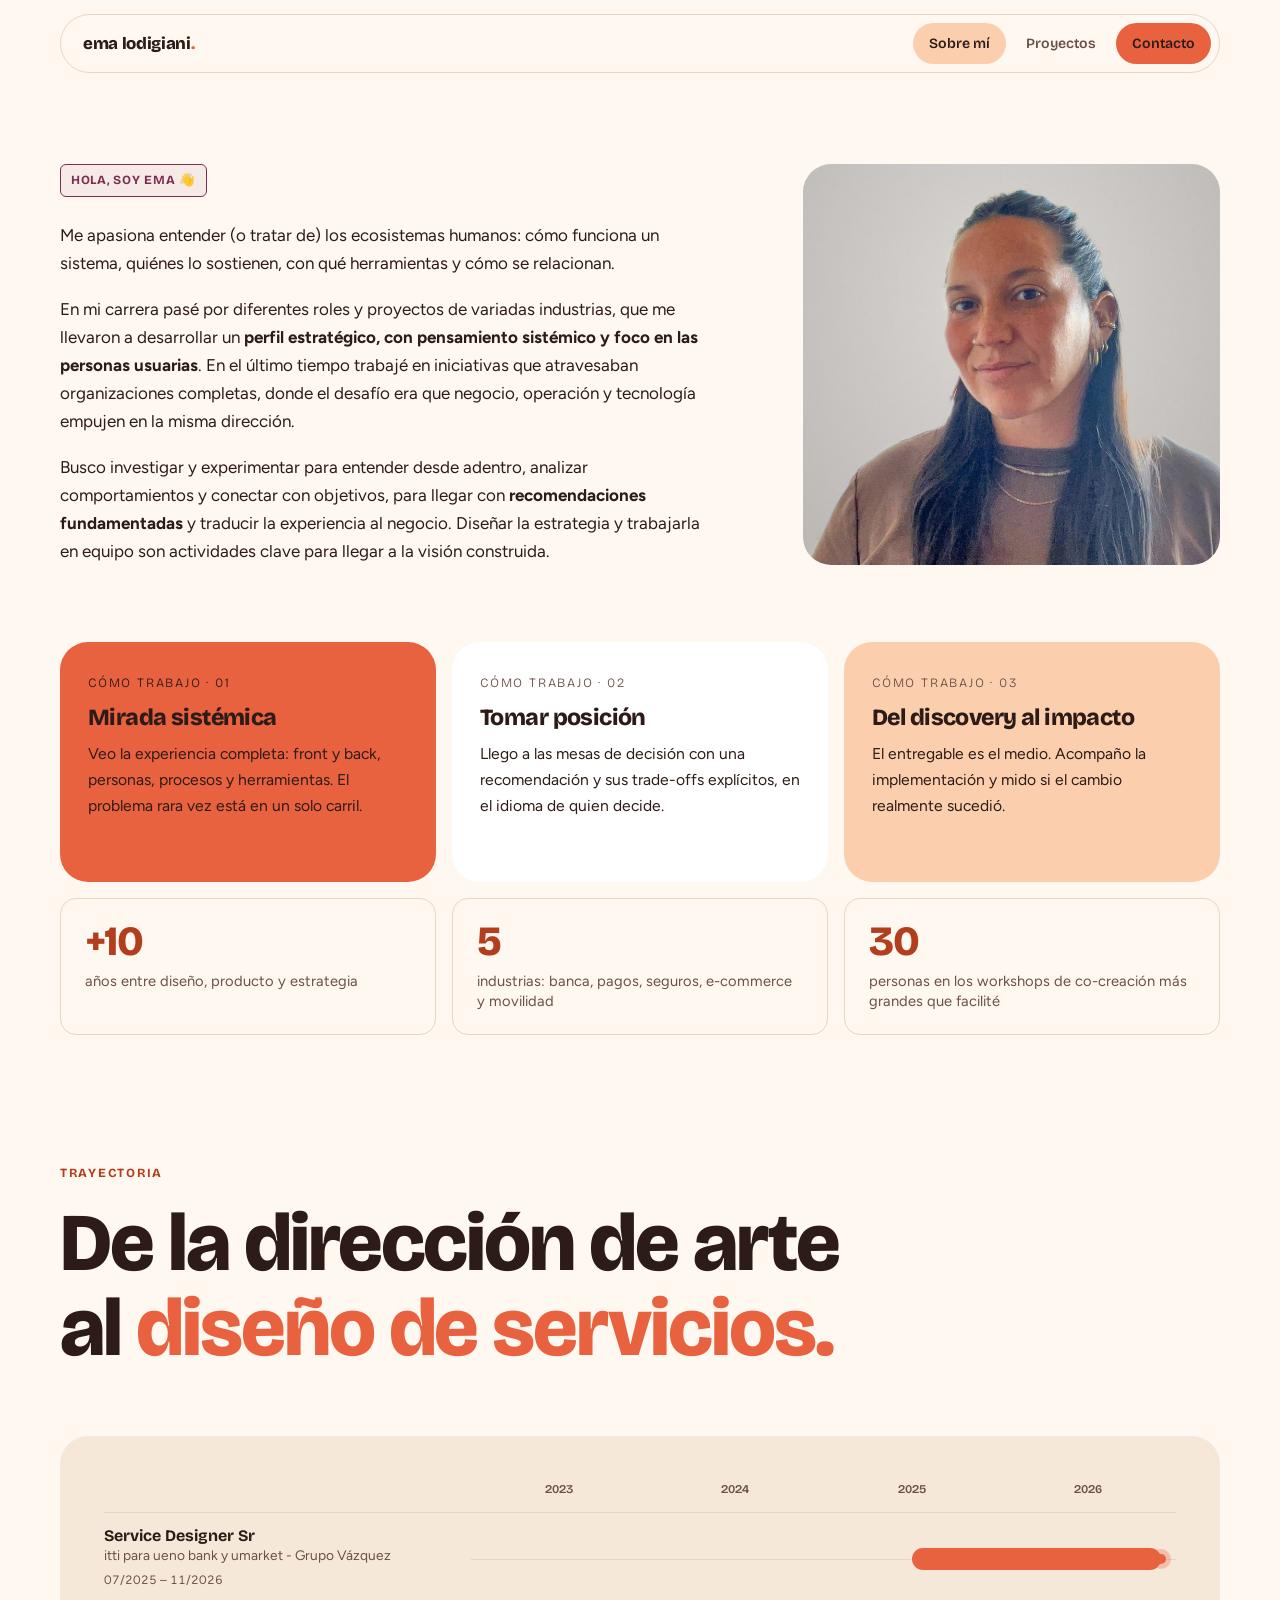
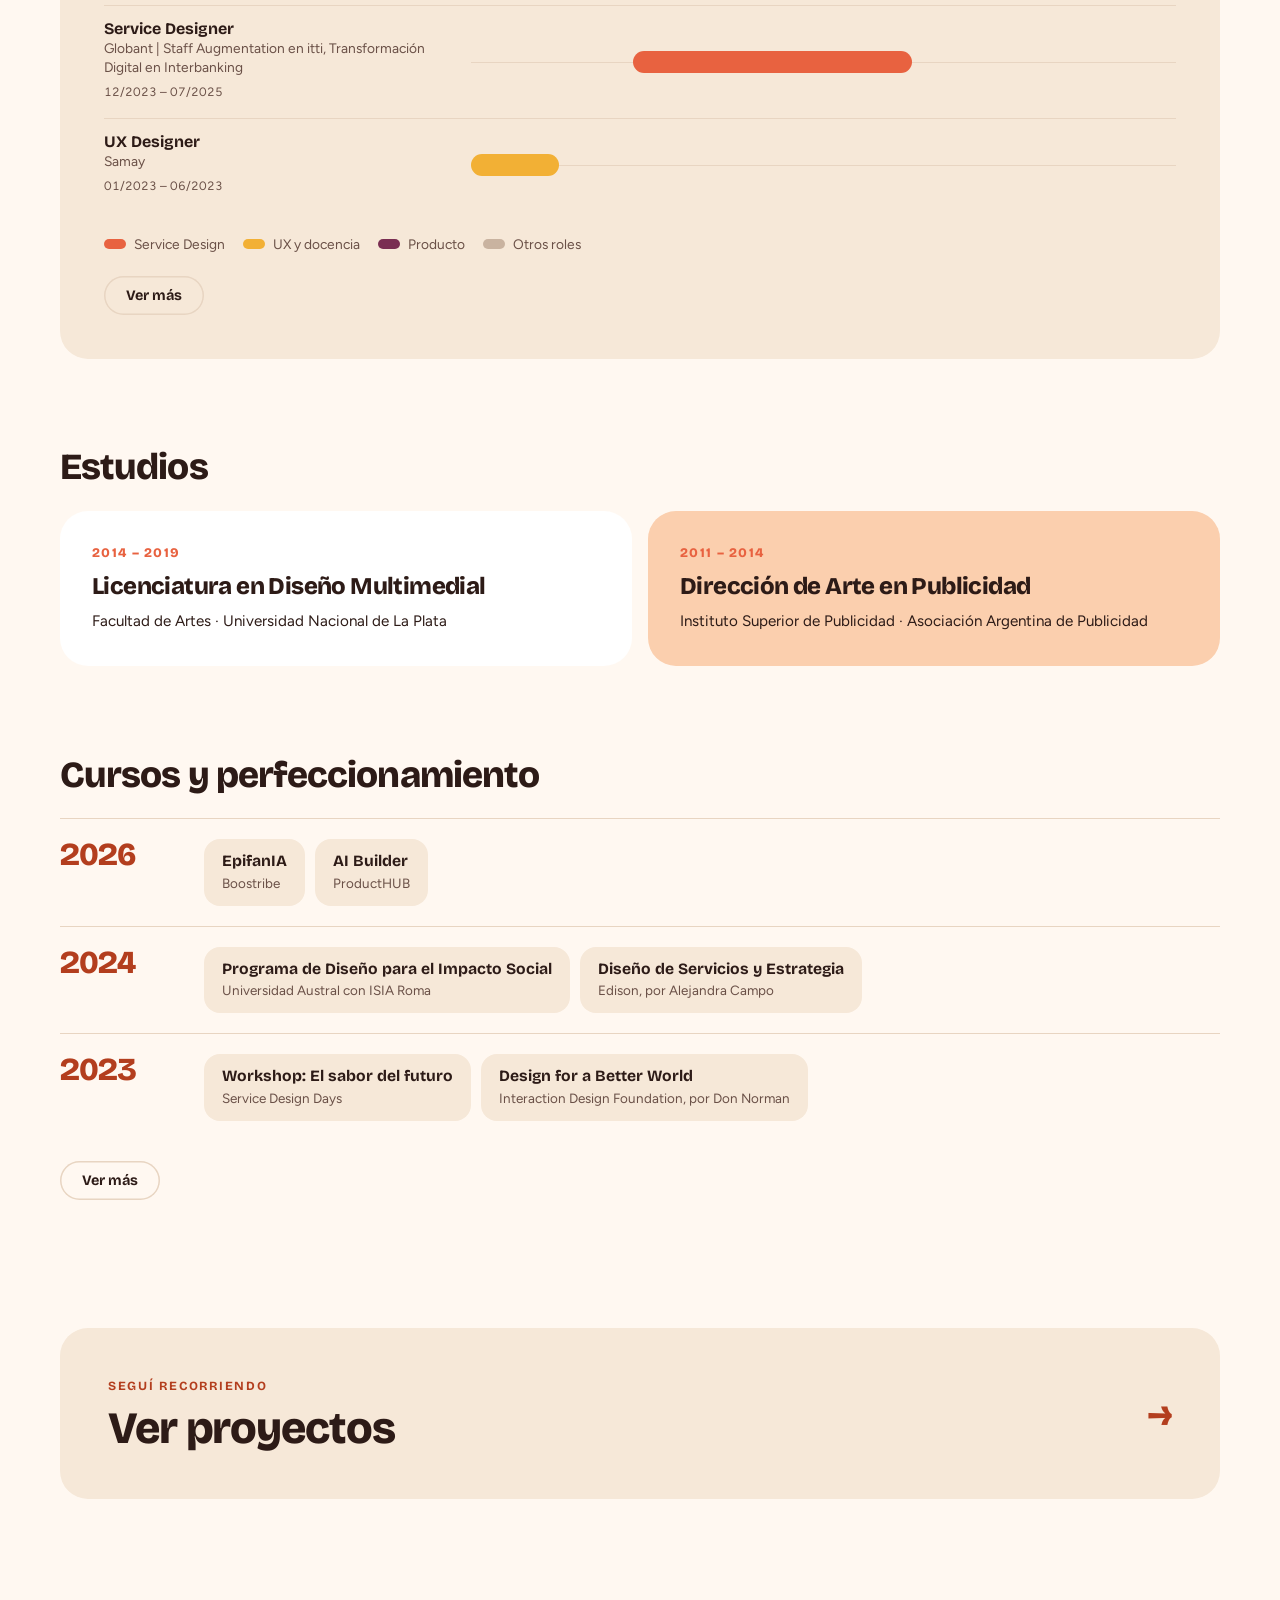
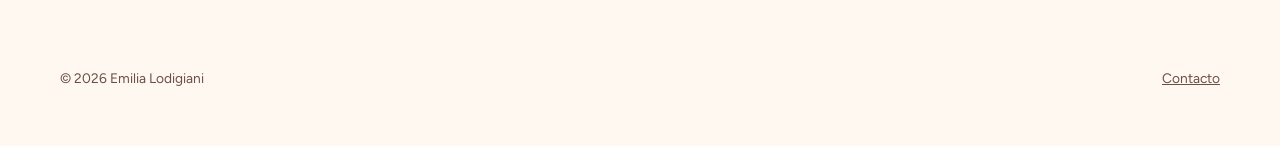
==== commit 049e6ccb: "Prueba de estilo cálido según el nuevo design system Co-Authored-By: Claude Opus 5.5 <noreply@anthro" ====
--- a/sobre-mi.html
+++ b/sobre-mi.html
@@ -10,7 +10,7 @@
   <meta name="description" content="Quién es Ema Lodigiani, cómo trabaja y su trayectoria en diseño de servicios, producto y estrategia.">
   <link rel="preconnect" href="https://fonts.googleapis.com">
   <link rel="preconnect" href="https://fonts.gstatic.com" crossorigin>
-  <link href="https://fonts.googleapis.com/css2?family=Montserrat:wght@300;400;600;700;800&family=Open+Sans:wght@400;600;700&display=swap" rel="stylesheet">
+  <link href="https://fonts.googleapis.com/css2?family=Bricolage+Grotesque:opsz,wght@12..96,300..800&family=Figtree:wght@400;600;700&display=swap" rel="stylesheet">
   <link rel="stylesheet" href="assets/css/styles.css">
 </head>
 <body>
@@ -127,9 +127,9 @@
 
         <div class="career-legend">
           <span><i style="background:var(--magenta)"></i>Service Design</span>
-          <span><i style="background:var(--pink)"></i>UX y docencia</span>
-          <span><i style="background:var(--paper)"></i>Producto</span>
-          <span><i style="background:#5a6da3"></i>Otros roles</span>
+          <span><i style="background:var(--marigold)"></i>UX y docencia</span>
+          <span><i style="background:var(--plum)"></i>Producto</span>
+          <span><i style="background:var(--taupe)"></i>Otros roles</span>
         </div>
         <button class="more-btn" type="button" aria-controls="career-list" aria-expanded="false">Ver más</button>
       </div>
--- a/assets/css/styles.css
+++ b/assets/css/styles.css
@@ -6,27 +6,31 @@
    ========================================================== */
 
 :root {
-  --bg: #061436;          /* lienzo */
-  --surface: #0c1f52;     /* tarjetas */
-  --surface-2: #142b68;   /* tarjetas elevadas / hover */
-  --navy: #09286f;        /* navy de marca */
-  --ink: #ffffff;         /* texto principal */
-  --muted: #aebbe0;       /* texto secundario */
-  --magenta: #ea338a;     /* acento de marca */
-  --pink: #ff8fc4;        /* magenta legible sobre navy */
-  --blush: #fde3ef;       /* tarjeta clara */
-  --paper: #ffffff;
-  --line: rgba(174, 187, 224, .18);
-
-  --display: "Montserrat", "Proxima Nova", "Helvetica Neue", Arial, sans-serif;
-  --body: "Open Sans", "Helvetica Neue", Arial, sans-serif;
+  --bg: #FFF8F1;          /* canvas */
+  --surface: #F6E8D8;     /* sand: tarjetas */
+  --surface-2: #FBCFAE;   /* apricot: destacado / hover */
+  --navy: #2D1B17;        /* cacao (texto sobre tarjetas claras) */
+  --ink: #2D1B17;         /* cacao: texto principal */
+  --muted: #6A5047;       /* cacao-soft: texto secundario */
+  --magenta: #E86240;     /* persimmon: relleno de marca */
+  --pink: #B33E1E;        /* persimmon-deep: acento como texto */
+  --blush: #FBCFAE;       /* apricot */
+  --paper: #FFFFFF;
+  --marigold: #F2B035;
+  --plum: #7A2E52;
+  --taupe: #C9B3A0;
+  --on-dark: #FFF8F1;
+  --line: #E8D5C2;
+
+  --display: "Bricolage Grotesque", "Helvetica Neue", Arial, sans-serif;
+  --body: "Figtree", "Helvetica Neue", Arial, sans-serif;
 
   --radius: 28px;
   --radius-sm: 16px;
   --maxw: 1240px;
   --gutter-l: max(16px, env(safe-area-inset-left, 0px));
   --gutter-r: max(16px, env(safe-area-inset-right, 0px));
-  color-scheme: dark;
+  color-scheme: light;
 }
 
 * { box-sizing: border-box; }
@@ -145,7 +149,7 @@
   text-transform: uppercase;
 }
 .hero h1 .thin { display: block; font-weight: 400; }
-.hero .lede { font-size: clamp(1.1rem, 1.8vw, 1.35rem); line-height: 1.5; max-width: 620px; color: #e6ebf7; }
+.hero .lede { font-size: clamp(1.1rem, 1.8vw, 1.35rem); line-height: 1.5; max-width: 620px; color: var(--ink); }
 .hero .actions { display: flex; flex-wrap: wrap; gap: 12px; }
 
 /* ---------- sobre mí ---------- */
@@ -155,7 +159,7 @@
 .about-photo { position: relative; }
 .about-photo img { width: 100%; aspect-ratio: 4 / 5; object-fit: cover; object-position: center 35%; border-radius: var(--radius); }
 .about-photo .pill { position: absolute; left: 18px; bottom: 18px; background: var(--paper); color: var(--navy); border-color: var(--paper); }
-.about-text { display: grid; gap: 18px; margin-top: 36px; color: #dbe2f3; max-width: 640px; }
+.about-text { display: grid; gap: 18px; margin-top: 36px; color: var(--ink); max-width: 640px; }
 .principles { display: grid; grid-template-columns: repeat(3, 1fr); gap: 16px; margin-top: clamp(48px, 6vw, 80px); }
 .principle { border-radius: var(--radius); padding: 30px 28px 32px; display: grid; gap: 12px; align-content: start; min-height: 240px; }
 .principle h3 { font-size: 1.45rem; font-weight: 800; }
@@ -241,7 +245,7 @@
 .cover-card::before { content: ""; position: absolute; inset: 0; background: linear-gradient(0deg, rgba(6,20,54,.9) 0%, rgba(6,20,54,.35) 55%, rgba(6,20,54,.15) 100%); }
 .cover-card .inner { position: relative; padding: clamp(28px, 5vw, 56px); display: grid; gap: 14px; }
 .cover-card h2 { font-size: clamp(3rem, 10vw, 8rem); font-weight: 800; text-transform: uppercase; letter-spacing: -.045em; line-height: .9; }
-.cover-card p { color: #e6ebf7; max-width: 560px; font-size: 1.1rem; }
+.cover-card p { color: var(--ink); max-width: 560px; font-size: 1.1rem; }
 
 /* ---------- tarjetas de proyecto (misma estructura para todas) ---------- */
 .projects { display: grid; gap: 20px; margin-top: 20px; }
@@ -255,7 +259,7 @@
 .project-body .tags { display: flex; flex-wrap: wrap; gap: 8px; }
 .project-body h3 { font-size: clamp(1.8rem, 3.4vw, 2.7rem); font-weight: 800; }
 .project-body .meta { font-family: var(--display); font-size: .84rem; font-weight: 600; color: var(--muted); letter-spacing: .02em; }
-.project-body p { color: #dbe2f3; }
+.project-body p { color: var(--ink); }
 .project-body .btn { justify-self: start; margin-top: 6px; }
 .project-side { display: grid; grid-template-rows: auto 1fr; gap: 0; background: rgba(255,255,255,.03); }
 .project-visual { aspect-ratio: 16 / 10; max-width: 100%; overflow: hidden; background: var(--paper); }
@@ -315,7 +319,7 @@
 .back:hover { color: var(--ink); }
 .case-hero .tags { display: flex; flex-wrap: wrap; gap: 8px; margin-top: 32px; }
 .case-hero h1 { font-size: clamp(2.6rem, 7.2vw, 6.2rem); font-weight: 800; letter-spacing: -.045em; line-height: .95; margin-top: 22px; max-width: 1100px; }
-.case-hero .lede { font-size: clamp(1.1rem, 1.9vw, 1.4rem); line-height: 1.5; max-width: 760px; margin-top: 28px; color: #dbe2f3; }
+.case-hero .lede { font-size: clamp(1.1rem, 1.9vw, 1.4rem); line-height: 1.5; max-width: 760px; margin-top: 28px; color: var(--ink); }
 .ficha { display: grid; grid-template-columns: repeat(4, 1fr); gap: 12px; margin-top: 44px; }
 .ficha div { border: 1px solid var(--line); border-radius: var(--radius-sm); padding: 18px 20px; display: grid; gap: 6px; align-content: start; }
 .ficha span { font-family: var(--display); font-weight: 700; font-size: .72rem; letter-spacing: .14em; text-transform: uppercase; color: var(--pink); }
@@ -331,7 +335,7 @@
 .chapter-label .num { font-family: var(--display); font-weight: 800; font-size: .82rem; letter-spacing: .14em; color: var(--pink); }
 .chapter-label h2 { font-size: clamp(1.6rem, 2.5vw, 2.15rem); font-weight: 800; overflow-wrap: break-word; hyphens: auto; }
 .chapter-body { display: grid; gap: 22px; min-width: 0; }
-.chapter-body > p { max-width: 720px; color: #dbe2f3; }
+.chapter-body > p { max-width: 720px; color: var(--ink); }
 @media (max-width: 860px) { .chapter-grid { grid-template-columns: 1fr; } .chapter-label { position: static; } }
 
 .big-quote { font-family: var(--display); font-weight: 700; font-size: clamp(1.6rem, 3.6vw, 2.8rem); line-height: 1.15; letter-spacing: -.03em; max-width: 980px; }
@@ -377,7 +381,7 @@
 .co-card header p { font-size: .94rem; }
 .co-card .body { padding: 24px 28px 30px; display: grid; gap: 10px; }
 .co-card h4 { font-size: .74rem; letter-spacing: .14em; text-transform: uppercase; color: var(--pink); margin-top: 10px; font-weight: 800; }
-.co-card ul { margin: 0; padding-left: 18px; font-size: .94rem; color: #dbe2f3; display: grid; gap: 6px; }
+.co-card ul { margin: 0; padding-left: 18px; font-size: .94rem; color: var(--ink); display: grid; gap: 6px; }
 @media (max-width: 860px) { .compare { grid-template-columns: 1fr; } }
 
 /* hallazgo → funcionalidad */
@@ -411,7 +415,7 @@
 @media (max-width: 760px) { .figures { grid-template-columns: 1fr; } }
 
 /* pendiente */
-.todo { border: 2px dashed var(--pink); border-radius: var(--radius-sm); padding: 22px 24px; color: #dbe2f3; font-size: .96rem; }
+.todo { border: 2px dashed var(--pink); border-radius: var(--radius-sm); padding: 22px 24px; color: var(--ink); font-size: .96rem; }
 .todo b { display: block; font-family: var(--display); color: var(--pink); letter-spacing: .12em; text-transform: uppercase; font-size: .74rem; margin-bottom: 6px; }
 
 /* aprendizajes */
@@ -465,7 +469,7 @@
 /* presentación breve en el home */
 .intro { display: grid; grid-template-columns: 200px 1fr; gap: clamp(24px, 4vw, 48px); align-items: center; border-radius: var(--radius); background: var(--surface); padding: clamp(22px, 3.5vw, 40px); }
 .intro img { width: 200px; aspect-ratio: 4 / 5; object-fit: cover; object-position: center 25%; border-radius: var(--radius-sm); }
-.intro-body { display: grid; gap: 16px; justify-items: start; max-width: 640px; color: #dbe2f3; }
+.intro-body { display: grid; gap: 16px; justify-items: start; max-width: 640px; color: var(--ink); }
 .intro-section { padding-bottom: 20px; }
 
 /* celular: la foto acompaña al texto */
@@ -488,3 +492,80 @@
   .nav-inner { padding-left: 14px; }
   .nav-links a { padding: 8px 9px; }
 }
+
+/* "Cómo trabajo" en el home: va pegado a la tarjeta de presentación */
+.intro + .principles { margin-top: 16px; }
+
+/* portada a pantalla completa: la foto va de borde a borde y por detrás del menú */
+.hero { padding-top: 0; margin-top: -88px; }
+.hero > .wrap { max-width: none; padding: 0; }
+.hero-card { border-radius: 0; min-height: 100vh; min-height: 100svh; }
+.hero-card::before {
+  background:
+    linear-gradient(180deg, rgba(6,20,54,.65) 0%, rgba(6,20,54,0) 180px),
+    linear-gradient(90deg, rgba(6,20,54,.92) 0%, rgba(6,20,54,.72) 42%, rgba(6,20,54,.05) 80%),
+    linear-gradient(0deg, rgba(6,20,54,.85) 0%, rgba(6,20,54,0) 45%);
+}
+.hero-content {
+  max-width: none; width: 100%;
+  padding: 140px max(40px, calc((100vw - var(--maxw)) / 2 + 40px)) clamp(56px, 10vh, 112px);
+}
+.hero-content > * { max-width: 900px; }
+.hero .lede { max-width: 620px; }
+@media (max-width: 760px) {
+  .hero { margin-top: -84px; }
+  .hero-content { padding: 120px max(20px, env(safe-area-inset-right, 0px)) 56px max(20px, env(safe-area-inset-left, 0px)); }
+}
+.logo .logo-rest { color: inherit; }
+
+
+/* ==========================================================
+   Tema cálido (design system "Ema Lodigiani")
+   ========================================================== */
+.nav-inner { background: rgba(255, 248, 241, .88); }
+.nav-links a.nav-cta { color: var(--ink); }
+.nav-links a.nav-cta:hover { background: var(--ink); color: var(--on-dark); }
+
+.btn { background: var(--ink); color: var(--on-dark); }
+.btn:hover { background: var(--magenta); color: var(--ink); }
+.btn--magenta { background: var(--magenta); color: var(--ink); }
+.btn--magenta:hover { background: var(--ink); color: var(--on-dark); }
+.btn--ghost { background: transparent; color: var(--ink); }
+.btn--ghost:hover { background: var(--ink); color: var(--on-dark); }
+.more-btn:hover { background: var(--ink); color: var(--on-dark); }
+
+.pill--magenta { background: rgba(122, 46, 82, .07); border-color: var(--plum); color: var(--plum); }
+
+/* portada clara: la foto se funde con el fondo cálido a la izquierda */
+.hero-card::before {
+  background:
+    linear-gradient(180deg, rgba(255,248,241,.85) 0%, rgba(255,248,241,0) 160px),
+    linear-gradient(90deg, rgba(255,248,241,.96) 0%, rgba(255,248,241,.82) 40%, rgba(255,248,241,.1) 78%),
+    linear-gradient(0deg, rgba(255,248,241,.9) 0%, rgba(255,248,241,0) 40%);
+}
+.hero h1 { color: var(--ink); }
+.hero h1 .thin { font-weight: 300; }
+.cover-card::before { background: linear-gradient(0deg, rgba(255,248,241,.95) 0%, rgba(255,248,241,.6) 55%, rgba(255,248,241,.2) 100%); }
+
+.principle .n { opacity: 1; color: var(--muted); }
+.principle:nth-child(1) .n { color: var(--ink); }
+
+.bar.ux { background: var(--marigold); }
+.bar.prod { background: var(--plum); }
+.bar.other { background: var(--taupe); }
+.bar.now::after { box-shadow: 0 0 0 5px rgba(232, 98, 64, .3); }
+@media (max-width: 760px) {
+  .career-row::before { background: var(--taupe); }
+  .career-row.cat-ux::before { background: var(--marigold); }
+  .career-row.cat-prod::before { background: var(--plum); }
+  .career-row:first-of-type::before { box-shadow: 0 0 0 4px var(--surface), 0 0 0 9px rgba(232, 98, 64, .3); }
+}
+
+.project-side { background: rgba(255, 255, 255, .4); }
+
+.contact-card .eyebrow { color: var(--ink) !important; }
+.contact-item { border-top-color: rgba(45, 27, 23, .25); }
+
+.quote-card .big-quote em { color: var(--on-dark); }
+.phase.lead .n, .phase.lead .d { color: rgba(45, 27, 23, .75); }
+.case-cover, .figure img { box-shadow: inset 0 0 0 1px var(--line); }
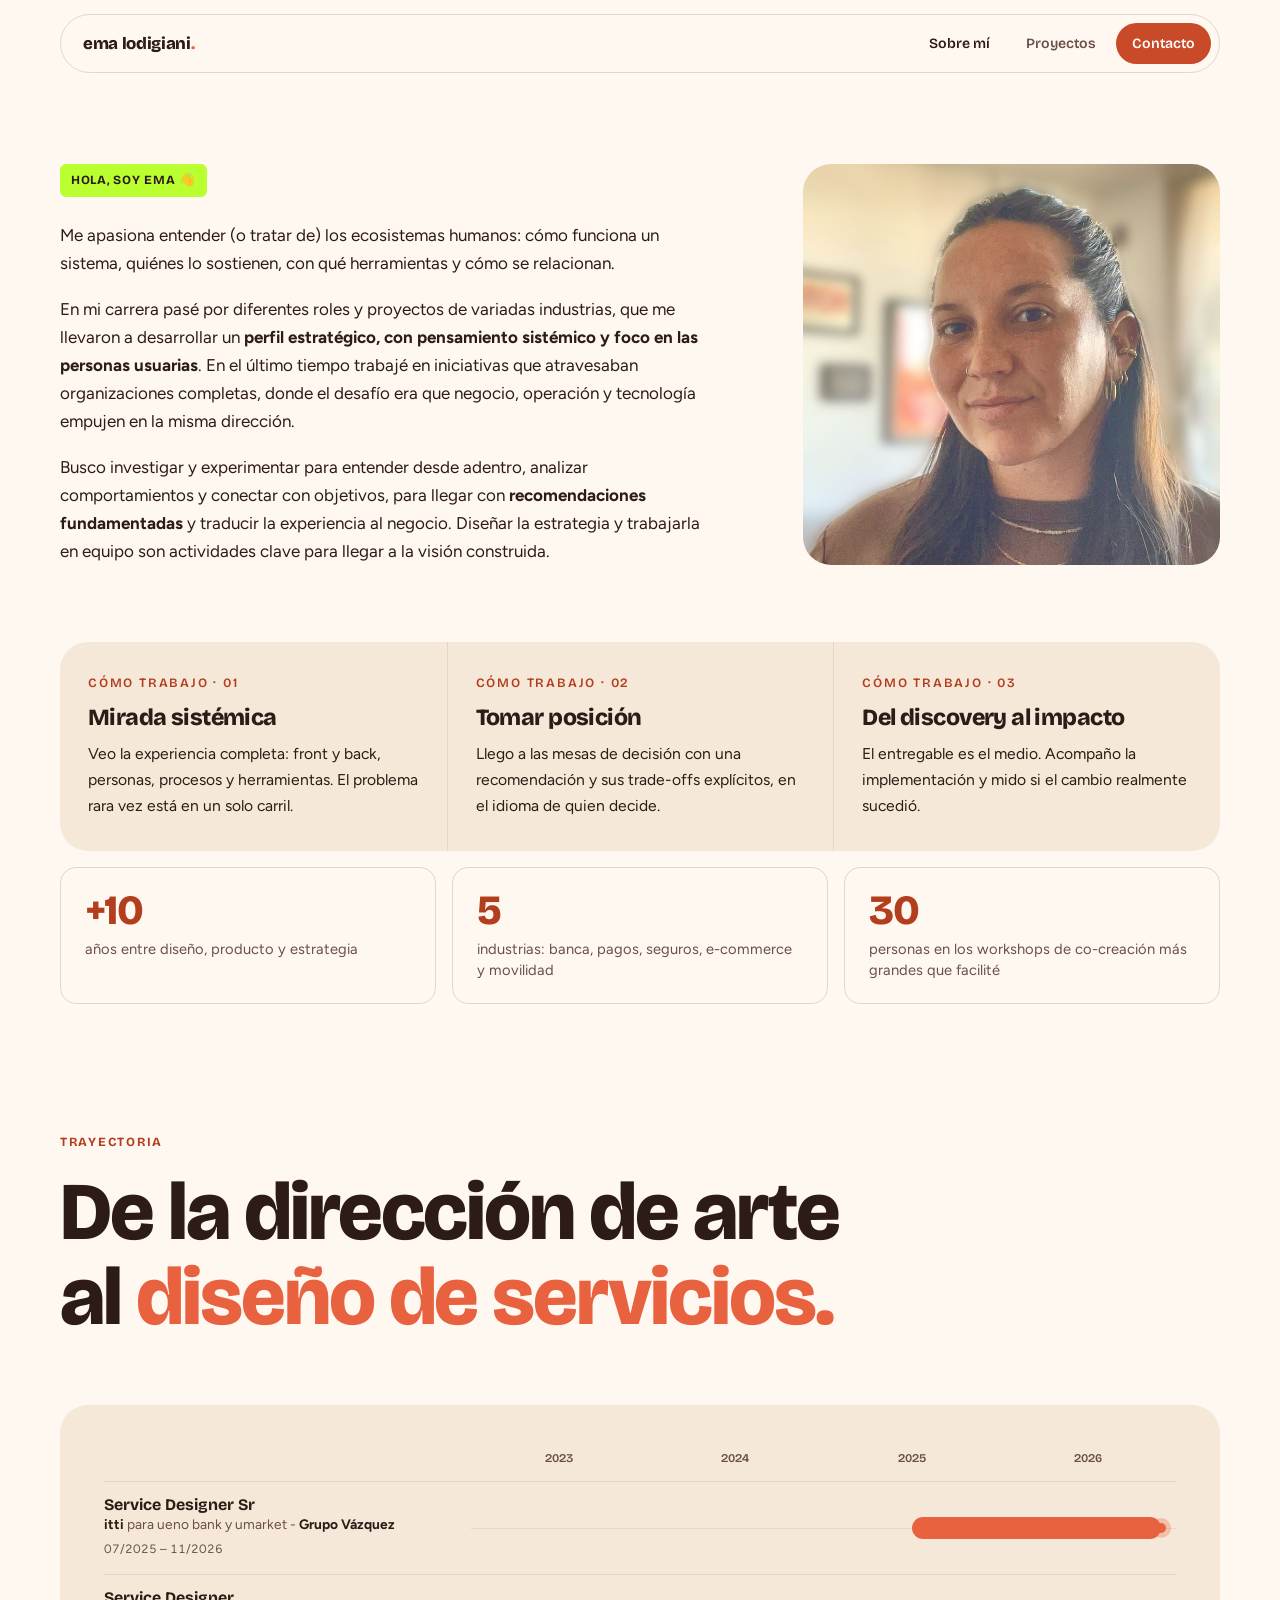
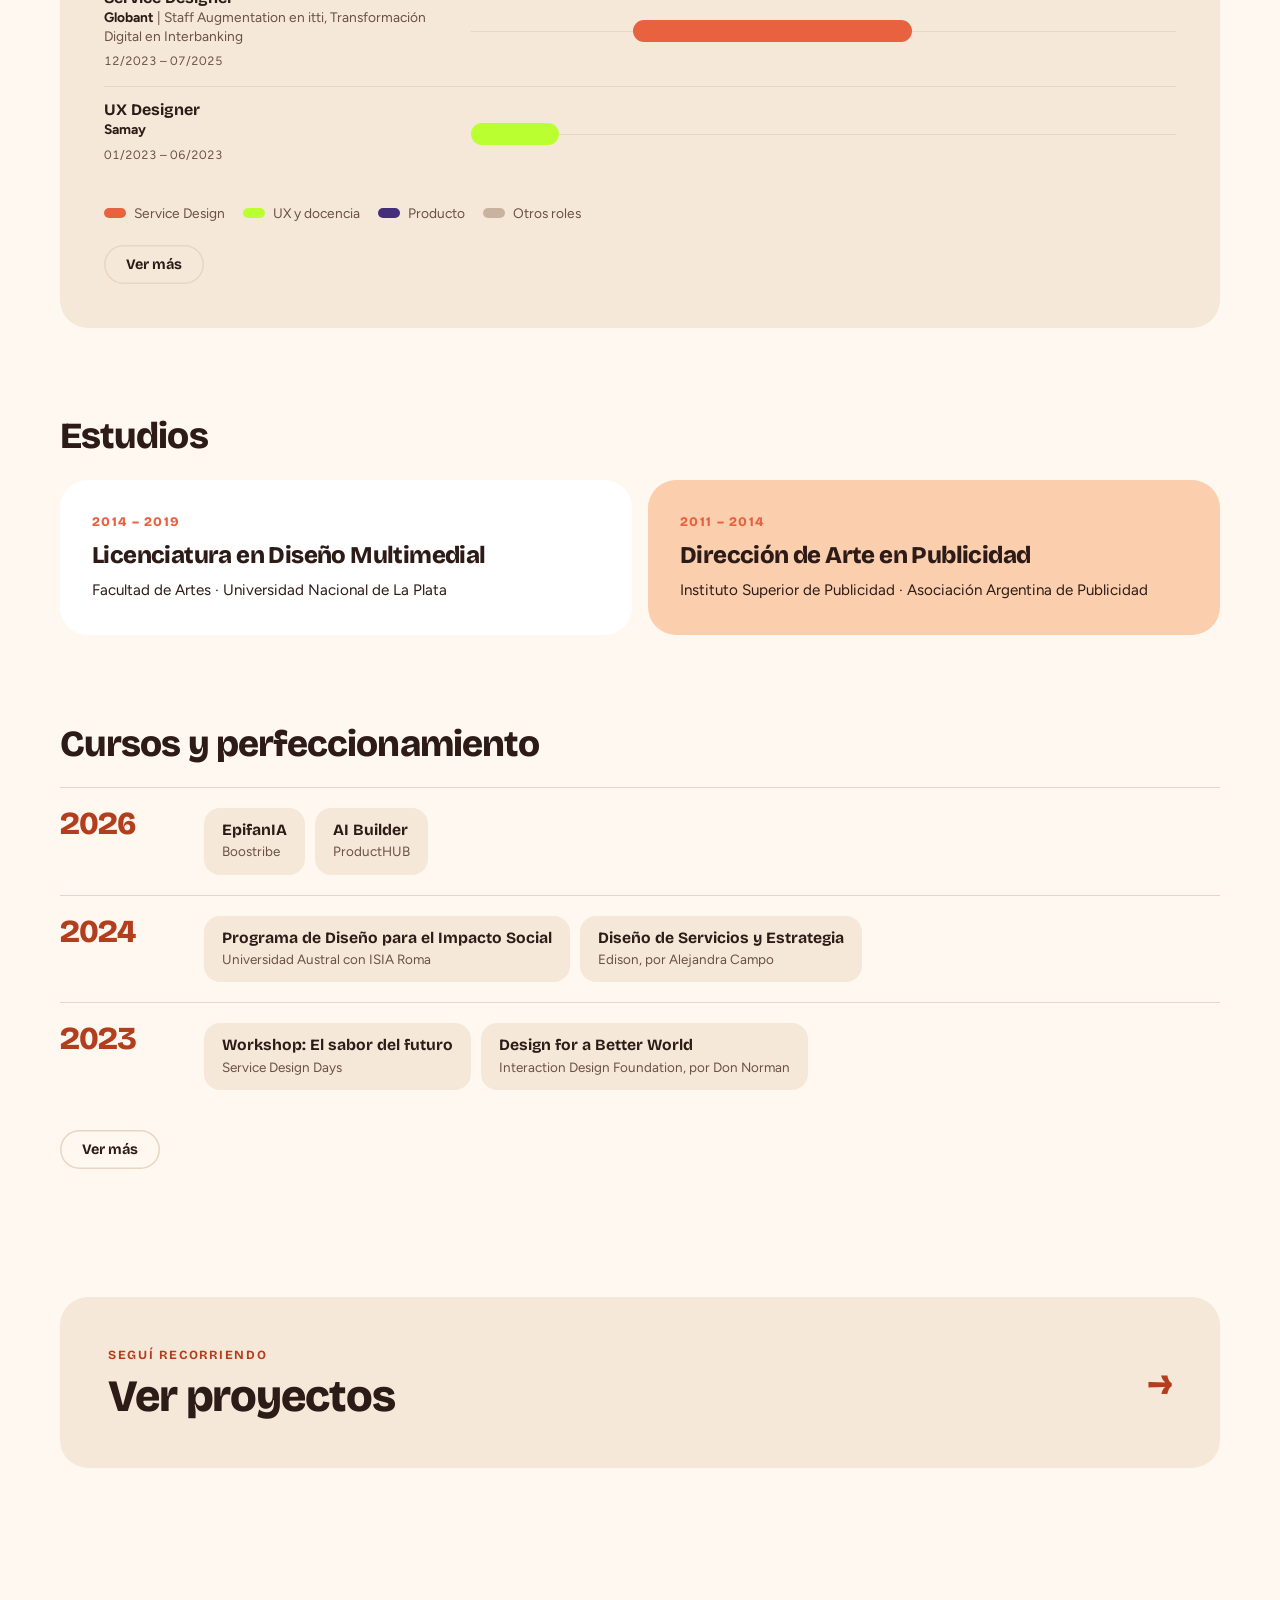
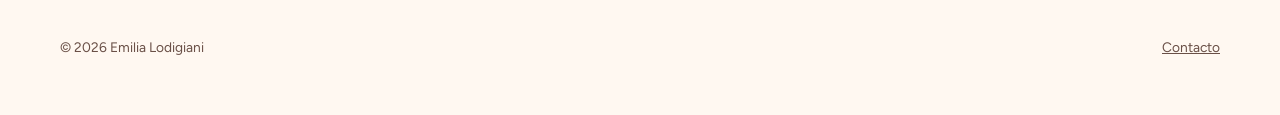
==== commit e7d5a14b: "Sobre mí: empresas en bold en la trayectoria Co-Authored-By: Claude Opus 5.5 <noreply@anthropic.com>" ====
--- a/sobre-mi.html
+++ b/sobre-mi.html
@@ -89,39 +89,39 @@
         </div>
 
         <div class="career-row cat-sd" role="listitem">
-          <div class="who"><b>Service Designer Sr</b><span>itti para ueno bank y umarket - Grupo Vázquez</span><em>07/2025 – 11/2026</em></div>
+          <div class="who"><b>Service Designer Sr</b><span><strong>itti</strong> para ueno bank y umarket - <strong>Grupo Vázquez</strong></span><em>07/2025 – 11/2026</em></div>
           <div class="track"><div class="bar sd now" style="left:89.29%;width:10.12%"></div></div>
         </div>
         <div class="career-row cat-sd" role="listitem">
-          <div class="who"><b>Service Designer</b><span>Globant | Staff Augmentation en itti, Transformación Digital en Interbanking</span><em>12/2023 – 07/2025</em></div>
+          <div class="who"><b>Service Designer</b><span><strong>Globant</strong> | Staff Augmentation en itti, Transformación Digital en Interbanking</span><em>12/2023 – 07/2025</em></div>
           <div class="track"><div class="bar sd" style="left:77.98%;width:11.31%"></div></div>
         </div>
         <div class="career-row cat-ux" role="listitem">
-          <div class="who"><b>UX Designer</b><span>Samay</span><em>01/2023 – 06/2023</em></div>
+          <div class="who"><b>UX Designer</b><span><strong>Samay</strong></span><em>01/2023 – 06/2023</em></div>
           <div class="track"><div class="bar ux" style="left:71.43%;width:3.57%"></div></div>
         </div>
         <div class="career-row cat-prod is-old" role="listitem">
-          <div class="who"><b>Product Commerce Analyst</b><span>Mercado Libre</span><em>08/2021 – 12/2022</em></div>
+          <div class="who"><b>Product Commerce Analyst</b><span><strong>Mercado Libre - Postcompra</strong></span><em>08/2021 – 12/2022</em></div>
           <div class="track"><div class="bar prod" style="left:61.31%;width:10.12%"></div></div>
         </div>
         <div class="career-row cat-ux is-old" role="listitem">
-          <div class="who"><b>Profesora de UX/UI</b><span>Coderhouse</span><em>07/2019 – 12/2019</em></div>
+          <div class="who"><b>Profesora de UX/UI</b><span><strong>Coderhouse</strong></span><em>07/2019 – 12/2019</em></div>
           <div class="track"><div class="bar ux" style="left:46.43%;width:3.57%"></div></div>
         </div>
         <div class="career-row cat-ux is-old" role="listitem">
-          <div class="who"><b>UX Designer</b><span>Globant · Programa de Transformación Digital Banco Macro</span><em>09/2018 – 08/2021</em></div>
+          <div class="who"><b>UX Designer</b><span><strong>Globant</strong> · Programa de Transformación Digital Banco Macro</span><em>09/2018 – 08/2021</em></div>
           <div class="track"><div class="bar ux" style="left:40.48%;width:20.83%"></div></div>
         </div>
         <div class="career-row cat-ux is-old" role="listitem">
-          <div class="who"><b>UX Designer</b><span>Snappler SRL</span><em>05/2017 – 09/2018</em></div>
+          <div class="who"><b>UX Designer</b><span><strong>Snappler SRL</strong></span><em>05/2017 – 09/2018</em></div>
           <div class="track"><div class="bar ux" style="left:30.95%;width:9.52%"></div></div>
         </div>
         <div class="career-row cat-other is-old" role="listitem">
-          <div class="who"><b>Operator Management</b><span>Teytu</span><em>06/2015 – 05/2017</em></div>
+          <div class="who"><b>Operator Management</b><span><strong>Teytu</strong></span><em>06/2015 – 05/2017</em></div>
           <div class="track"><div class="bar other" style="left:17.26%;width:13.69%"></div></div>
         </div>
         <div class="career-row cat-other is-old" role="listitem">
-          <div class="who"><b>Art Director</b><span>MACOmunicación</span><em>06/2013 – 12/2013</em></div>
+          <div class="who"><b>Art Director</b><span><strong>MACOmunicación</strong></span><em>06/2013 – 12/2013</em></div>
           <div class="track"><div class="bar other" style="left:2.98%;width:4.17%"></div></div>
         </div>
 
--- a/assets/css/styles.css
+++ b/assets/css/styles.css
@@ -13,11 +13,12 @@
   --ink: #2D1B17;         /* cacao: texto principal */
   --muted: #6A5047;       /* cacao-soft: texto secundario */
   --magenta: #E86240;     /* persimmon: relleno de marca */
+  --magenta-strong: #C94A28; /* persimmon-strong: fondo con texto blanco */
   --pink: #B33E1E;        /* persimmon-deep: acento como texto */
   --blush: #FBCFAE;       /* apricot */
   --paper: #FFFFFF;
-  --marigold: #F2B035;
-  --plum: #7A2E52;
+  --marigold: #BAFF30;
+  --plum: #442E7A;
   --taupe: #C9B3A0;
   --on-dark: #FFF8F1;
   --line: #E8D5C2;
@@ -449,7 +450,7 @@
 @media (min-width: 961px) {
   .about-grid { grid-template-columns: 1.6fr 1fr; align-items: stretch; }
   .about-photo { position: relative; min-height: 320px; }
-  .about-photo img { position: absolute; inset: 0; height: 100%; aspect-ratio: auto; object-position: center 22%; }
+  .about-photo img { position: absolute; inset: 0; height: 100%; aspect-ratio: auto; object-position: center 8%; }
 }
 
 /* "Ver más": oculta lo anterior a 2023 hasta que se pida */
@@ -467,8 +468,8 @@
 .about-page { padding-top: clamp(40px, 6vw, 80px); }
 
 /* presentación breve en el home */
-.intro { display: grid; grid-template-columns: 200px 1fr; gap: clamp(24px, 4vw, 48px); align-items: center; border-radius: var(--radius); background: var(--surface); padding: clamp(22px, 3.5vw, 40px); }
-.intro img { width: 200px; aspect-ratio: 4 / 5; object-fit: cover; object-position: center 25%; border-radius: var(--radius-sm); }
+.intro-top { display: grid; grid-template-columns: 200px 1fr; gap: clamp(24px, 4vw, 48px); align-items: center; border-radius: var(--radius); background: var(--surface); padding: clamp(22px, 3.5vw, 40px); }
+.intro-top img { width: 200px; aspect-ratio: 4 / 5; object-fit: cover; object-position: center 25%; border-radius: var(--radius-sm); }
 .intro-body { display: grid; gap: 16px; justify-items: start; max-width: 640px; color: var(--ink); }
 .intro-section { padding-bottom: 20px; }
 
@@ -478,8 +479,8 @@
   .about-photo img { width: 150px; aspect-ratio: 4 / 5; }
 }
 @media (max-width: 600px) {
-  .intro { grid-template-columns: 96px 1fr; align-items: start; gap: 18px; }
-  .intro img { width: 96px; }
+  .intro-top { grid-template-columns: 96px 1fr; align-items: start; gap: 18px; }
+  .intro-top img { width: 96px; }
 }
 
 /* celular: las tarjetas de proyecto muestran solo el texto */
@@ -534,7 +535,7 @@
 .btn--ghost:hover { background: var(--ink); color: var(--on-dark); }
 .more-btn:hover { background: var(--ink); color: var(--on-dark); }
 
-.pill--magenta { background: rgba(122, 46, 82, .07); border-color: var(--plum); color: var(--plum); }
+.pill--magenta { background: var(--marigold); border-color: var(--marigold); color: var(--ink); }
 
 /* portada clara: la foto se funde con el fondo cálido a la izquierda */
 .hero-card::before {
@@ -569,3 +570,83 @@
 .quote-card .big-quote em { color: var(--on-dark); }
 .phase.lead .n, .phase.lead .d { color: rgba(45, 27, 23, .75); }
 .case-cover, .figure img { box-shadow: inset 0 0 0 1px var(--line); }
+
+/* --- correcciones: contacto, link, cómo trabajo, carátula --- */
+.nav-links a.nav-cta { color: #FFFFFF; }
+
+.link-cta {
+  display: inline-flex; align-items: center; gap: 8px;
+  font-family: var(--display); font-weight: 700; font-size: 1rem;
+  color: var(--pink); text-decoration: underline; text-decoration-thickness: 2px; text-underline-offset: 6px;
+}
+.link-cta:hover { color: var(--ink); }
+.link-cta .arrow { transition: transform .2s ease; }
+.link-cta:hover .arrow { transform: translateX(4px); }
+
+/* el contenedor de la presentación ya no es una grilla: lo es su fila superior */
+.intro { display: block; }
+.intro-top { background: transparent; padding: 0; border-radius: 0; }
+
+/* "Cómo trabajo": un solo bloque del mismo color, en 3 columnas */
+.principles { gap: 0; border-radius: var(--radius); background: var(--surface); overflow: hidden; }
+.principle, .principle:nth-child(1), .principle:nth-child(2), .principle:nth-child(3) { background: transparent; color: var(--ink); border-radius: 0; min-height: 0; border-left: 1px solid var(--line); }
+.principle:first-child { border-left: 0; }
+.principle h3 { color: var(--ink); }
+.principle .n, .principle:nth-child(1) .n { color: var(--pink); font-weight: 600; }
+.intro .principles { margin-top: clamp(28px, 4vw, 40px); background: transparent; border-radius: 0; border-top: 1px solid var(--line); }
+.intro .principle { padding: 28px 28px 4px; }
+.intro .principle:first-child { padding-left: 0; }
+@media (max-width: 960px) {
+  .principle, .principle:nth-child(1), .principle:nth-child(2), .principle:nth-child(3) { border-left: 0; border-top: 1px solid var(--line); }
+  .principle:first-child { border-top: 0; }
+  .intro .principle { padding: 22px 0 6px; }
+}
+
+/* carátula de Proyectos a todo el ancho */
+.intro-section { padding-bottom: clamp(72px, 10vw, 140px); }
+.cover-card--bleed { border-radius: 0; min-height: 78vh; min-height: 78svh; margin-bottom: clamp(40px, 6vw, 72px); background-position: center 55%; }
+.cover-card--bleed .inner { padding: clamp(48px, 8vw, 96px) 0; }
+.cover-card--bleed h2 { font-size: clamp(3.6rem, 13vw, 10.5rem); }
+.intro { background: var(--surface); border-radius: var(--radius); padding: clamp(22px, 3.5vw, 40px); }
+
+/* menú: sin fondo en la sección activa ni al pasar el mouse (solo Contacto lleva fondo) */
+.nav-links a:hover, .nav-links a.is-active { background: transparent; color: var(--ink); }
+.nav-links a.nav-cta, .nav-links a.nav-cta.is-active { background: var(--magenta-strong); color: #FFFFFF; }
+.nav-links a.nav-cta:hover { background: var(--ink); color: #FFFFFF; }
+
+/* ¿Hablamos?: naranja un poco más oscuro y texto blanco */
+.contact-card { background: var(--magenta-strong); color: #FFFFFF; }
+.contact-card h2, .contact-card .contact-item a, .contact-card .contact-item b { color: #FFFFFF; }
+.contact-card .eyebrow { color: #FFFFFF !important; }
+.contact-item { border-top-color: rgba(255, 255, 255, .4); }
+
+/* datos de los proyectos: números alineados a la derecha, pegados a su texto */
+.big-stat { column-gap: 20px; }
+.big-stat > b { justify-self: end; text-align: right; }
+
+/* carátula de Proyectos: el texto arranca a la misma altura que el nombre de la portada */
+.cover-card--bleed > .wrap { width: 100%; }
+@media (max-width: 760px) {
+  .hero-content { padding-left: max(16px, env(safe-area-inset-left, 0px)); padding-right: max(16px, env(safe-area-inset-right, 0px)); }
+}
+
+/* datos de los proyectos en píldoras, sobre el mismo fondo de la tarjeta */
+.project-side--stats { background: transparent; padding: clamp(24px, 3vw, 44px) clamp(24px, 3vw, 44px) clamp(24px, 3vw, 44px) 0; align-items: center; }
+.stat-stack { row-gap: 12px; align-content: center; }
+.big-stat, .big-stat:first-child { background: var(--bg); border: 0; border-radius: 999px; padding: 18px 32px; }
+@media (max-width: 960px) {
+  .project-side--stats { padding: 0 clamp(24px, 3vw, 44px) clamp(24px, 3vw, 44px); }
+}
+
+/* chips destacados (muv, wepa): texto blanco sobre el naranja oscuro */
+.chips span.on { background: var(--magenta-strong); border-color: var(--magenta-strong); color: #FFFFFF; }
+
+/* título que agrupa las dos tarjetas de MVP y evolutivos */
+.split-title { font-size: 2.2rem; font-weight: 800; letter-spacing: -.04em; line-height: 1; margin-top: 12px; margin-bottom: -6px; }
+
+/* "Lo que me llevo": las tres tarjetas iguales, en blanco */
+.learn div, .learn div:nth-child(2), .learn div:nth-child(3) { background: var(--paper); color: var(--ink); }
+.learn h4, .learn div:nth-child(2) h4 { color: var(--ink); }
+
+/* trayectoria: empresas en bold */
+.career-row .who span strong { font-weight: 700; color: var(--ink); }
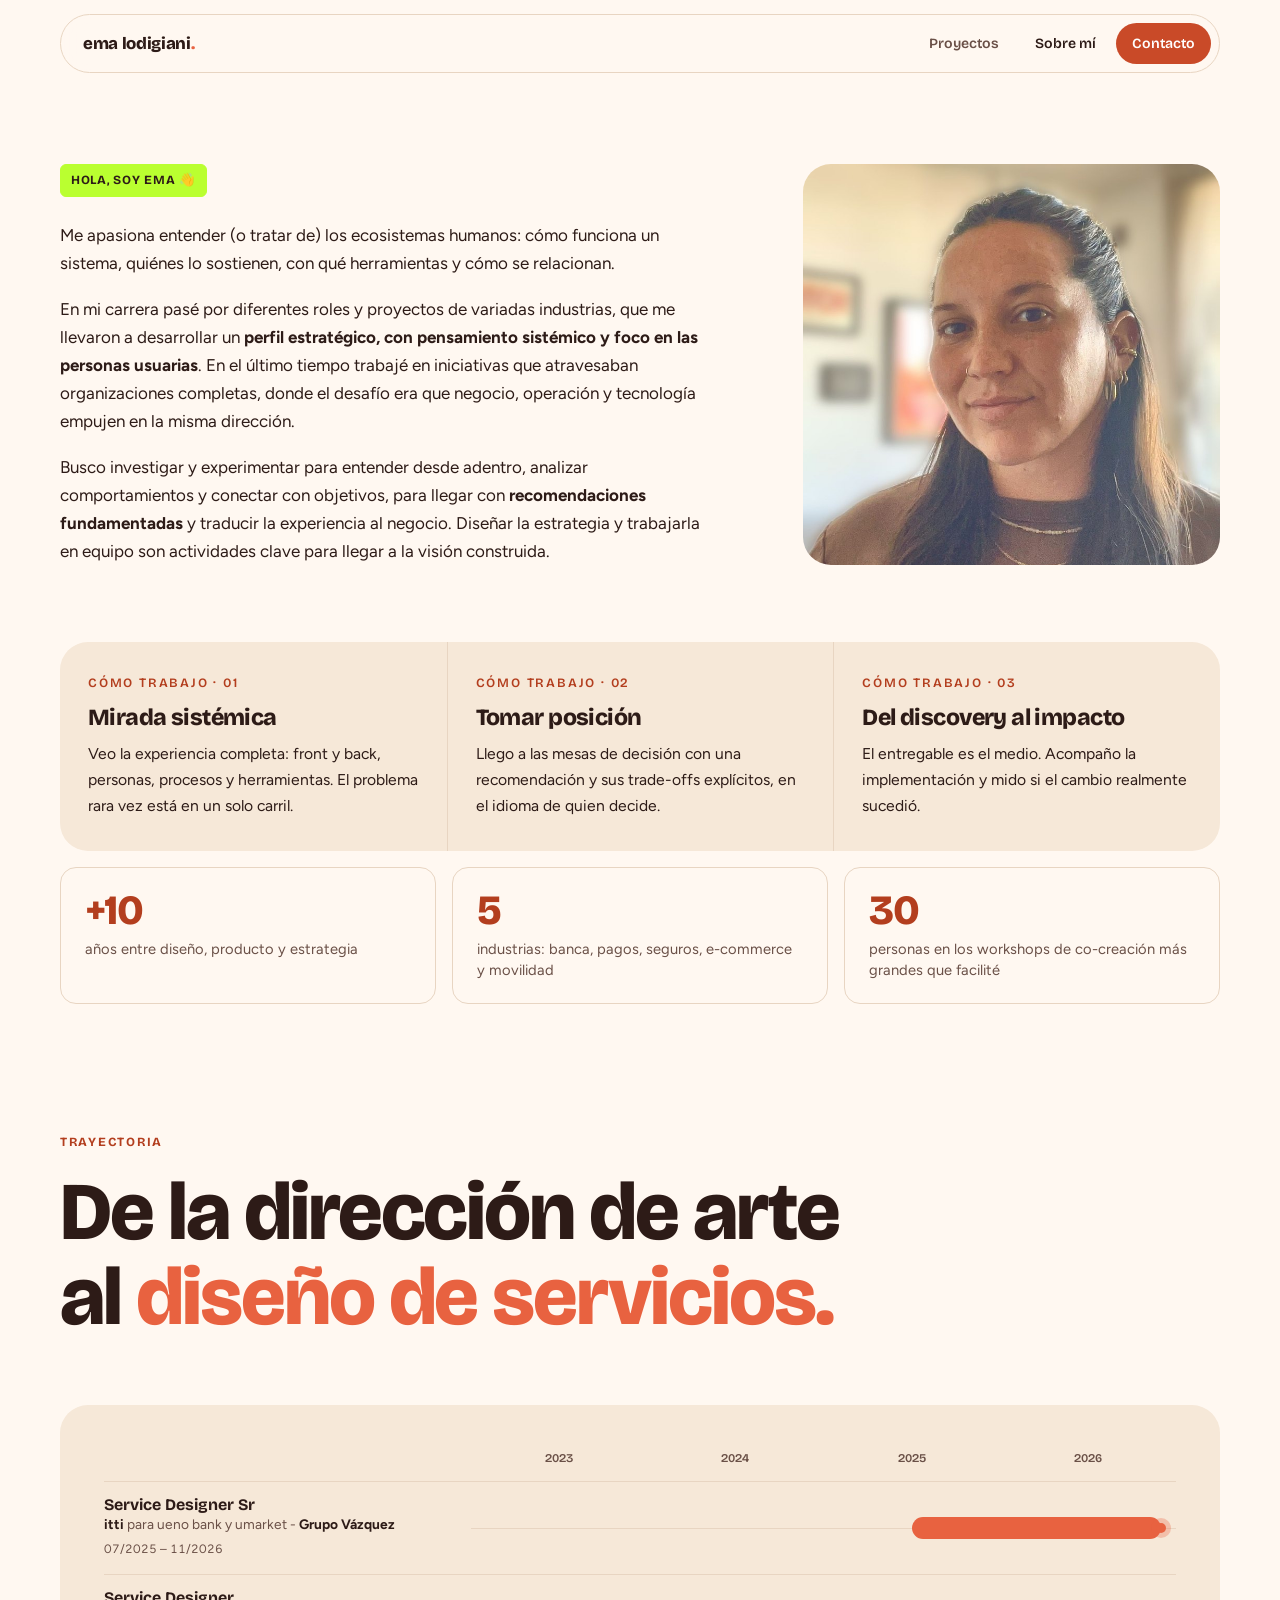
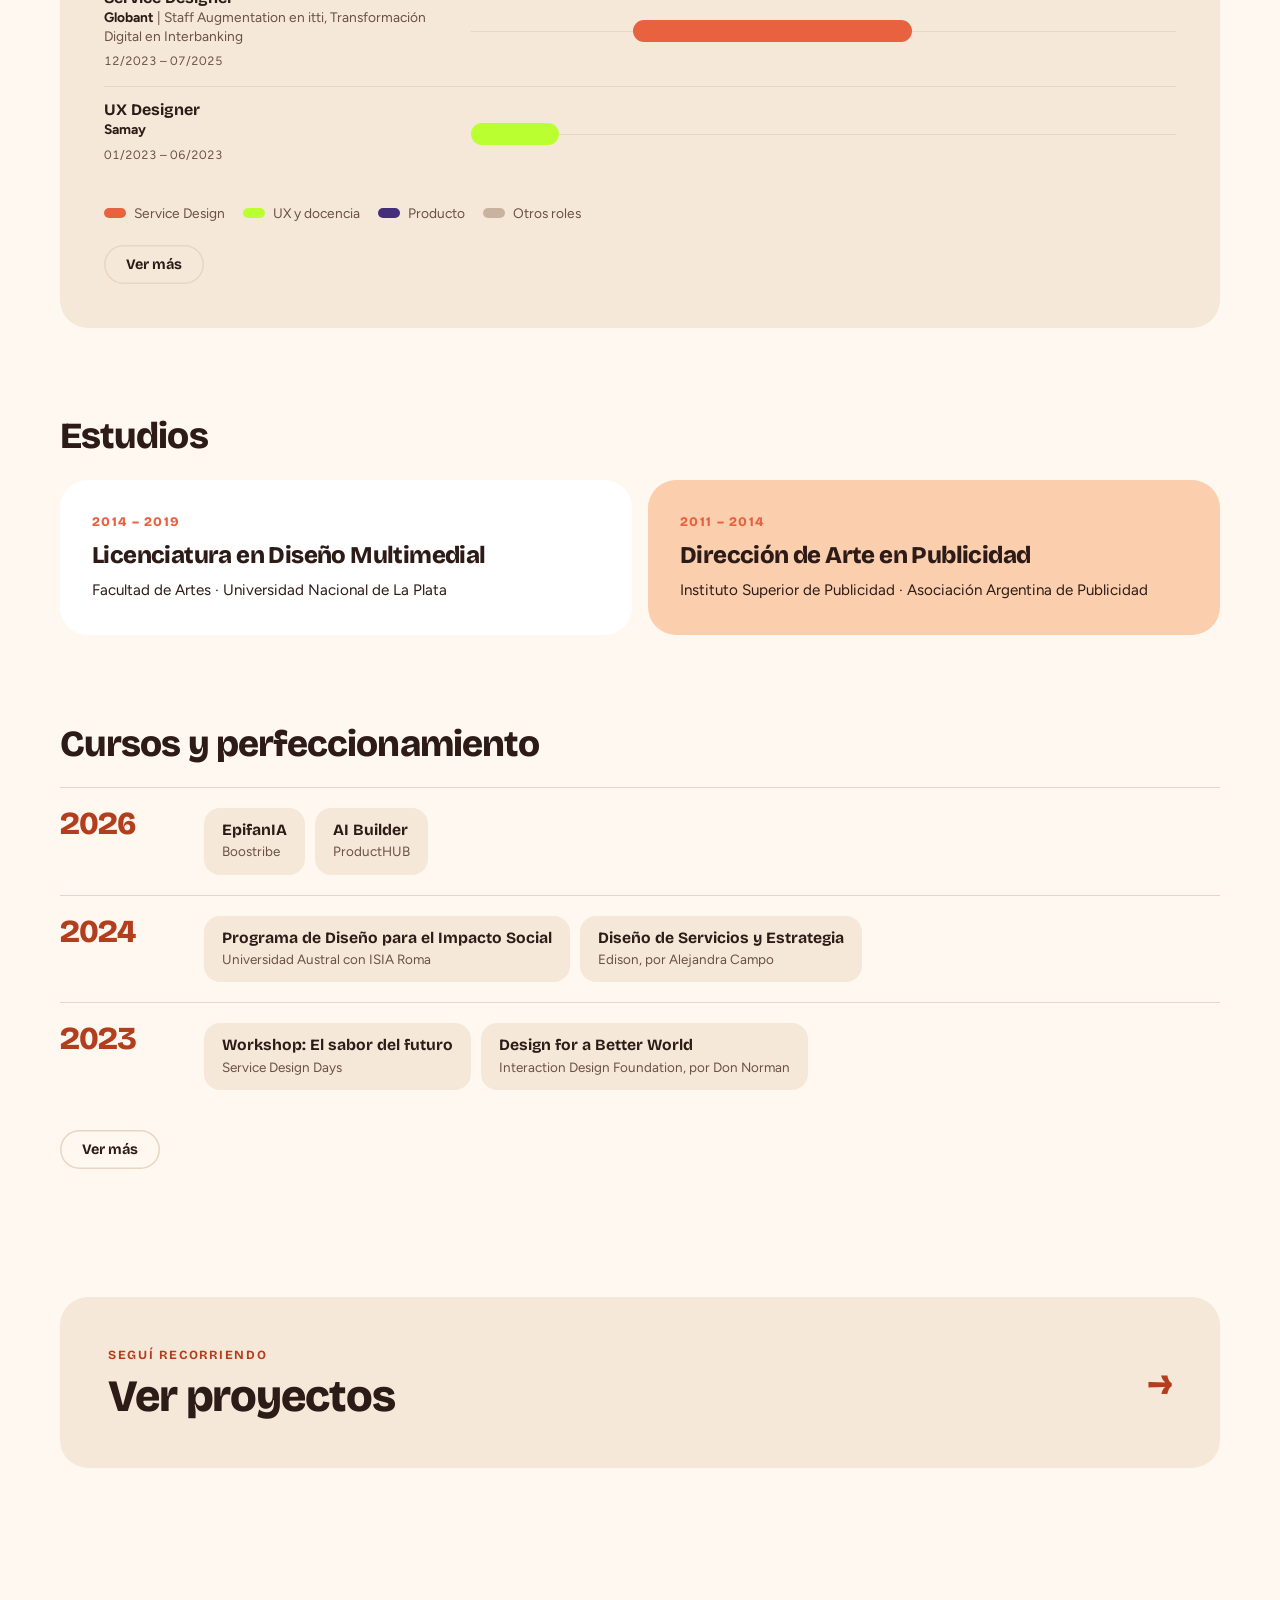
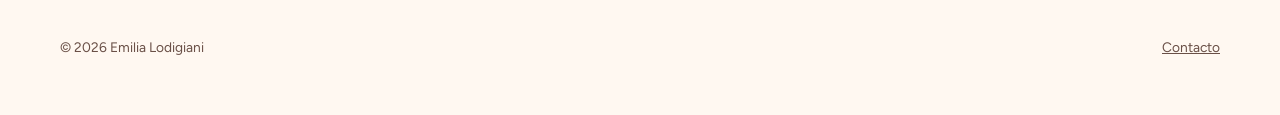
==== commit 383cf657: "Menú: Proyectos antes que Sobre mí Co-Authored-By: Claude Opus 5.5 <noreply@anthropic.com> Claude-Se" ====
--- a/sobre-mi.html
+++ b/sobre-mi.html
@@ -12,6 +12,7 @@
   <link rel="preconnect" href="https://fonts.gstatic.com" crossorigin>
   <link href="https://fonts.googleapis.com/css2?family=Bricolage+Grotesque:opsz,wght@12..96,300..800&family=Figtree:wght@400;600;700&display=swap" rel="stylesheet">
   <link rel="stylesheet" href="assets/css/styles.css">
+  <script defer src="/_vercel/insights/script.js"></script>
 </head>
 <body>
 
@@ -20,8 +21,8 @@
     <div class="nav-inner">
       <a class="logo" href="index.html">ema<span class="logo-rest"> lodigiani</span><span>.</span></a>
       <nav class="nav-links" aria-label="Secciones">
+        <a href="index.html#proyectos">Proyectos</a>
         <a href="sobre-mi.html" class="is-active" aria-current="page">Sobre mí</a>
-        <a href="index.html#proyectos">Proyectos</a>
         <a href="index.html#contacto" class="nav-cta">Contacto</a>
       </nav>
     </div>
@@ -101,7 +102,7 @@
           <div class="track"><div class="bar ux" style="left:71.43%;width:3.57%"></div></div>
         </div>
         <div class="career-row cat-prod is-old" role="listitem">
-          <div class="who"><b>Product Commerce Analyst</b><span><strong>Mercado Libre - Postcompra</strong></span><em>08/2021 – 12/2022</em></div>
+          <div class="who"><b>Product Commerce Analyst</b><span><strong>Mercado Libre</strong> - Postcompra</span><em>08/2021 – 12/2022</em></div>
           <div class="track"><div class="bar prod" style="left:61.31%;width:10.12%"></div></div>
         </div>
         <div class="career-row cat-ux is-old" role="listitem">
